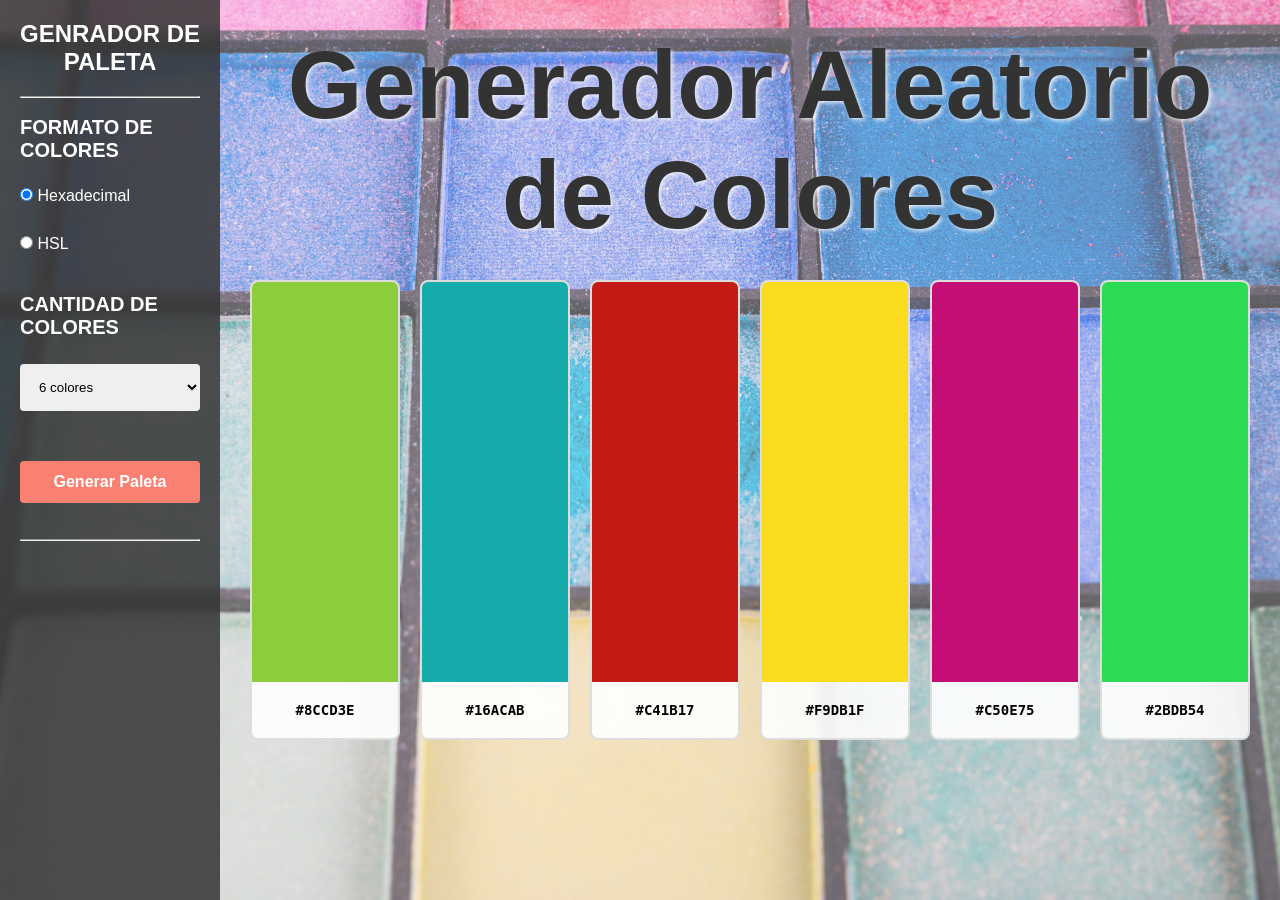
==== index.html @ 09672e4f "Refactor: se modifico  codigo en el html en nav bar" ====
<!DOCTYPE html>
<!-- La linea de arriba le dice al navegador que este archivo usa HTML moderno. -->

<!-- Abre toda la pagina HTML y avisa que el idioma principal es espanol. -->
<html lang="es">

<!-- El head guarda configuraciones de la pagina; no se ve directamente en pantalla. -->
<head>
  <!-- Permite que se vean bien letras, simbolos y caracteres especiales. -->
  <meta charset="UTF-8">

  <!-- Hace que la pagina se adapte al ancho del celular, tablet o computadora. -->
  <meta name="viewport" content="width=device-width, initial-scale=1.0">

  <!-- Es el texto que aparece en la pestana del navegador. -->
  <title>Generador de Colores</title>

  <!-- Conecta este HTML con el archivo CSS, que es el que le da colores, tamanos y diseno. -->
  <link rel="stylesheet" href="./index.css">

  <!-- Conecta este HTML con el archivo JavaScript, que le da funcionamiento a la pagina. -->
  <!-- defer hace que el JavaScript espere a que el HTML cargue antes de ejecutarse. -->
  <script src="./index.js" defer></script>

<!-- Cierra la parte de configuracion de la pagina. -->
</head>

<!-- El body contiene todo lo que el usuario ve y usa en la pagina. -->
<body>
  <!-- Este aside es una barra lateral, como un menu al costado. -->
  <aside class="navbar-lateral">
    <!-- Titulo de la barra lateral. -->
    <h2>GENRADOR DE PALETA</h2>

    <!-- Caja/seccion donde se elige el formato del color. -->
    <div class="navbar-section">
      <!-- Subtitulo de esta seccion del menu. -->
    <hr>
    <br>
      <h3>Formato de Colores</h3>

      <!-- label sirve para agrupar el texto con el circulito seleccionable. -->
      <label>
        <!-- Radio button: deja elegir una opcion entre varias. Esta empieza marcada por checked. -->
        <input type="radio" name="tipoColor" value="hex" checked> Hexadecimal
      <!-- Cierra el label de la opcion Hexadecimal. -->
      </label>

      <!-- Segundo label para la opcion HSL. -->
      <label>
        <!-- Otro radio button. Tiene el mismo name para que solo se pueda elegir una opcion a la vez. -->
        <input type="radio" name="tipoColor" value="hsl"> HSL
      <!-- Cierra el label de la opcion HSL. -->
      </label>
    <!-- Cierra la seccion de formato de colores. -->
    </div>

    <!-- Caja/seccion donde se elige cuantos colores se quieren generar. -->
    <div class="navbar-section">
      <!-- Subtitulo de esta seccion del menu. -->
      <h3>Cantidad de colores</h3>

      <!-- Lista desplegable. El id sirve para que JavaScript la encuentre despues. -->
      <select id="cantidadColores">
        <!-- Opcion para generar 6 colores. value es el dato real que lee JavaScript. -->
        <option value="6">6 colores</option>

        <!-- Opcion para generar 8 colores. -->
        <option value="8">8 colores</option>

        <!-- Opcion para generar 9 colores. -->
        <option value="9">9 colores</option>
      <!-- Cierra la lista desplegable. -->
      </select>
    <!-- Cierra la seccion de seleccion de cantidad. -->
    </div>

    <!-- Boton que el usuario toca para crear una nueva paleta de colores. -->
    <button id="generarPaletas">Generar Paleta</button> <br><br>
  <!-- Cierra la barra lateral. -->
  <br><hr><br>
  <!-- <h2 class="otrosGeneradores">Otros generadores similares</h2>

  <div class="otras-paletas">
    <ul>
      <li><a href="https://color.adobe.com/es/create/color-wheel" target="_blank" rel="noopener noreferrer""> Adobe Color</a></li>
      <li><a href="https://coolors.co/" target="_blank" rel="noopener noreferrer""> Coolors</a></li>
      <li><a href="https://paletadecolores.com.ar/" target="_blank" rel="noopener noreferrer""> Nube Colors</a></li>
      <li><a href="https://htmlcolorcodes.com/es/blog/mejor-paleta-de-colores-generadores/" target="_blank" rel="noopener noreferrer""> Color Codes</a></li>
    </ul>
  </div> -->

  </aside>

  <!-- main es el contenido principal de la pagina. -->
  <main class="contenido-principal">
    <!-- Titulo grande que se muestra arriba del contenido. -->
    <h1>Generador Aleatorio de Colores</h1>

    <!-- Aca JavaScript va a meter las tarjetas de colores generadas. -->
    <section id="paletas"></section>
  <!-- Cierra el contenido principal. -->
  </main>

  <!-- Cartelito que aparece cuando se copia un color al portapapeles. -->
  <div id="toast">Color copiado!</div>
<!-- Cierra todo lo visible de la pagina. -->
</body>

<!-- Cierra el documento HTML completo. -->
</html>
---- index.css ----
/* El asterisco selecciona todos los elementos de la pagina. */
* {
  /* Saca los margenes que el navegador pone por defecto. */
  margin: 0;

  /* Saca los rellenos internos que el navegador pone por defecto. */
  padding: 0;

  /* Hace que width y height incluyan padding y borde; asi es mas facil calcular tamanos. */
  box-sizing: border-box;
}

/* Estilos generales del cuerpo de la pagina. */
body {
  /* Tipo de letra principal; si no esta Arial, usa cualquier sans-serif parecida. */
  font-family: Arial, sans-serif;

  /* Imagen de fondo de toda la pagina. */
  background-image: url("./Img/fondo_paleta_de_colores.jpg");

  /* Hace que la imagen cubra toda la pantalla sin repetirse en mosaico. */
  background-size: cover;

  /* Centra la imagen de fondo. */
  background-position: center;

  /* Evita que la imagen se repita muchas veces. */
  background-repeat: no-repeat;

  /* Deja la imagen fija cuando se scrollea. */
  background-attachment: fixed;

  /* Pone los hijos directos del body uno al lado del otro: menu y contenido. */
  display: flex;

  /* Hace que el body mida el alto completo de la pantalla. */
  height: 100vh;
}

/* Crea una capa transparente encima del fondo para que el contenido se lea mejor. */
body::before {
  /* Necesario para que el pseudo-elemento exista, aunque no tenga texto. */
  content: "";

  /* Lo fija a la pantalla, no al scroll. */
  position: fixed;

  /* Lo pega arriba de todo. */
  top: 0;

  /* Lo pega a la izquierda. */
  left: 0;

  /* Ocupa todo el ancho de la pantalla. */
  width: 100%;

  /* Ocupa todo el alto de la pantalla. */
  height: 100%;

  /* Color clarito con transparencia para suavizar el fondo. */
  background-color: rgba(238, 233, 233, 0.4);

  /* Lo manda atras del contenido para que no tape botones ni textos. */
  z-index: -1;

  /* Hace que esta capa no bloquee clicks del usuario. */
  pointer-events: none;
}

/* Estilos de la barra lateral izquierda. */
.navbar-lateral {
  /* Ancho fijo del menu lateral. */
  width: 220px;

  /* Fondo oscuro con un poco de transparencia. */
  background: rgba(51, 51, 51, 0.85);

  /* Texto blanco dentro del menu. */
  color: white;

  /* Espacio interno para que el contenido no quede pegado al borde. */
  padding: 20px;

  /* Si el contenido del menu no entra, permite scrollear dentro del menu. */
  overflow-y: auto;

  /* Aplica un desenfoque al fondo que se ve por transparencia. */
  backdrop-filter: blur(5px);
}

/* Estilos del titulo del menu lateral. */
.navbar-lateral h2 {
  /* Espacio debajo del titulo. */
  margin-bottom: 20px;

  /* Centra el texto del titulo. */
  text-align: center;
}

/* Cada bloque de opciones dentro del menu. */
.navbar-section {
  /* Espacio debajo de cada seccion para separarlas. */
  margin-bottom: 40px;
}

/* Subtitulos de las secciones del menu. */
.navbar-section h3 {
  /* Tamano del texto del subtitulo. */
  font-size: 20px;

  /* Espacio entre el subtitulo y las opciones de abajo. */
  margin-bottom: 25px;

  /* Convierte el texto a mayusculas. */
  text-transform: uppercase;
}

/* Textos que acompanan los inputs del menu. */
.navbar-section label {
  /* Hace que cada opcion ocupe su propia linea. */
  display: block;

  /* Espacio debajo de cada opcion. */
  margin-bottom: 30px;

  /* Cambia el cursor a manito para mostrar que se puede tocar. */
  cursor: pointer;
}

/* Lista desplegable de cantidad de colores. */
.navbar-section select {
  /* Ocupa todo el ancho disponible dentro del menu. */
  width: 100%;

  /* Espacio interno para que el texto no quede apretado. */
  padding: 15px;

  /* Espacio debajo de la lista. */
  margin-bottom: 10px;

  /* Redondea un poco las esquinas. */
  border-radius: 4px;

  /* Le saca el borde por defecto. */
  border: none;
}

.otrosGeneradores{
  text-align: left;
  color: cornsilk;
}

.otras-paletas{
  color: azure;
  font-family: 'Franklin Gothic Medium', 'Arial Narrow', Arial, sans-serif;
  font-size: 20px;
  margin-bottom: 10px;
}

.otras-paletas a,
.otras-paletas a:visited {
  color: white;
}

.otras-paletas a:hover {
  color: cornsilk;
}

/* Estilos generales para los botones. */
button {
  /* El boton ocupa todo el ancho disponible. */
  width: 100%;

  /* Espacio interno para que el boton sea comodo de tocar. */
  padding: 12px;

  /* Color de fondo del boton. */
  background: salmon;

  /* Le saca el borde por defecto. */
  border: none;

  /* Color del texto del boton. */
  color: white;

  /* Texto en negrita. */
  font-weight: bold;

  /* Cursor de manito al pasar por arriba. */
  cursor: pointer;

  /* Esquinas apenas redondeadas. */
  border-radius: 4px;

  /* Tamano del texto del boton. */
  font-size: 16px;
}

/* Estilo del boton cuando el mouse pasa por arriba. */
button:hover {
  /* Cambia el color para que se note que el boton responde. */
  background: tomato;
}

/* Zona principal donde se muestran el titulo y las tarjetas. */
.contenido-principal {
  /* Ocupa todo el espacio que queda despues del menu lateral. */
  flex: 1;

  /* Espacio interno alrededor del contenido. */
  padding: 30px;

  /* Permite scrollear si las tarjetas no entran en la pantalla. */
  overflow-y: auto;
}

/* Estilos del titulo principal. */
h1 {

  /* aca le doy tamaño al texto principal que es el H1 */
  font-size: 6rem;

  /* Centra el texto. */
  text-align: center;

  /* Espacio debajo del titulo. */
  margin-bottom: 30px;

  /* Color del texto. */
  color: #333;

  /* Sombra clara para que el texto resalte sobre el fondo. */
  text-shadow: 2px 2px 4px rgba(255, 255, 255, 0.8);
}

/* Contenedor donde JavaScript mete todas las tarjetas de colores. */
#paletas {
  /* Activa una grilla para ordenar las tarjetas. */
  display: grid;

  /* Crea columnas automaticas: minimo 150px y maximo el espacio disponible. */
  grid-template-columns: repeat(auto-fit, minmax(150px, 1fr));

  /* Separacion entre tarjetas. */
  gap: 20px;
}

/* Cada tarjeta individual de color. */
.color-card {
  /* Borde gris clarito. */
  border: 2px solid #ddd;

  /* Esquinas redondeadas. */
  border-radius: 8px;

  /* Fondo blanco con un poco de transparencia. */
  background: rgba(255, 255, 255, 0.9);

  /* Centra el texto dentro de la tarjeta. */
  text-align: center;

  /* Cursor de manito para mostrar que la tarjeta se puede tocar. */
  cursor: pointer;

  /* Oculta lo que se salga de los bordes redondeados. */
  overflow: hidden;

  /* Hace suave la animacion cuando la tarjeta crece en hover. */
  transition: transform 0.2s;

  /* Desenfoca un poquito el fondo que se ve detras de la tarjeta. */
  backdrop-filter: blur(5px);
}

/* Efecto cuando el mouse pasa por arriba de una tarjeta. */
.color-card:hover {
  /* Agranda un poco la tarjeta para dar sensacion de interaccion. */
  transform: scale(1.05);
}

/* Parte de arriba de la tarjeta: el rectangulo pintado con el color. */
.color-display {
  /* Alto fijo del rectangulo de color. */
  height: 400px;
}

/* Texto de abajo de la tarjeta: el codigo del color. */
.color-value {
  /* Espacio interno alrededor del codigo. */
  padding: 20px;

  /* Fuente tipo codigo, ideal para mostrar valores como #A1B2C3. */
  font-family: monospace;

  /* Tamano del texto del codigo. */
  font-size: 14px;

  /* Codigo en negrita para que se lea mejor. */
  font-weight: bold;
}

/* Cartelito flotante que avisa que se copio un color. */
#toast {
  /* Lo deja fijo en pantalla aunque haya scroll. */
  position: fixed;

  /* Lo separa 20px desde abajo. */
  bottom: 80px;

  /* Lo separa 20px desde la derecha. */
  right: 900px;

  /* Fondo verde de aviso correcto. */
  background: #4caf50;

  /* Texto blanco. */
  color: white;

  /* Espacio interno del cartel. */
  padding: 15px 20px;

  /* Esquinas redondeadas. */
  border-radius: 5px;

  /* Empieza invisible. */
  opacity: 0;

  /* Hace suave la aparicion y desaparicion. */
  transition: opacity 0.5s;

  /* Lo pone por encima de casi todo. */
  z-index: 1000;
}

/* Cuando JavaScript le agrega la clase mostrar al toast. */
#toast.mostrar {
  /* Lo vuelve visible. */
  opacity: 1;
}
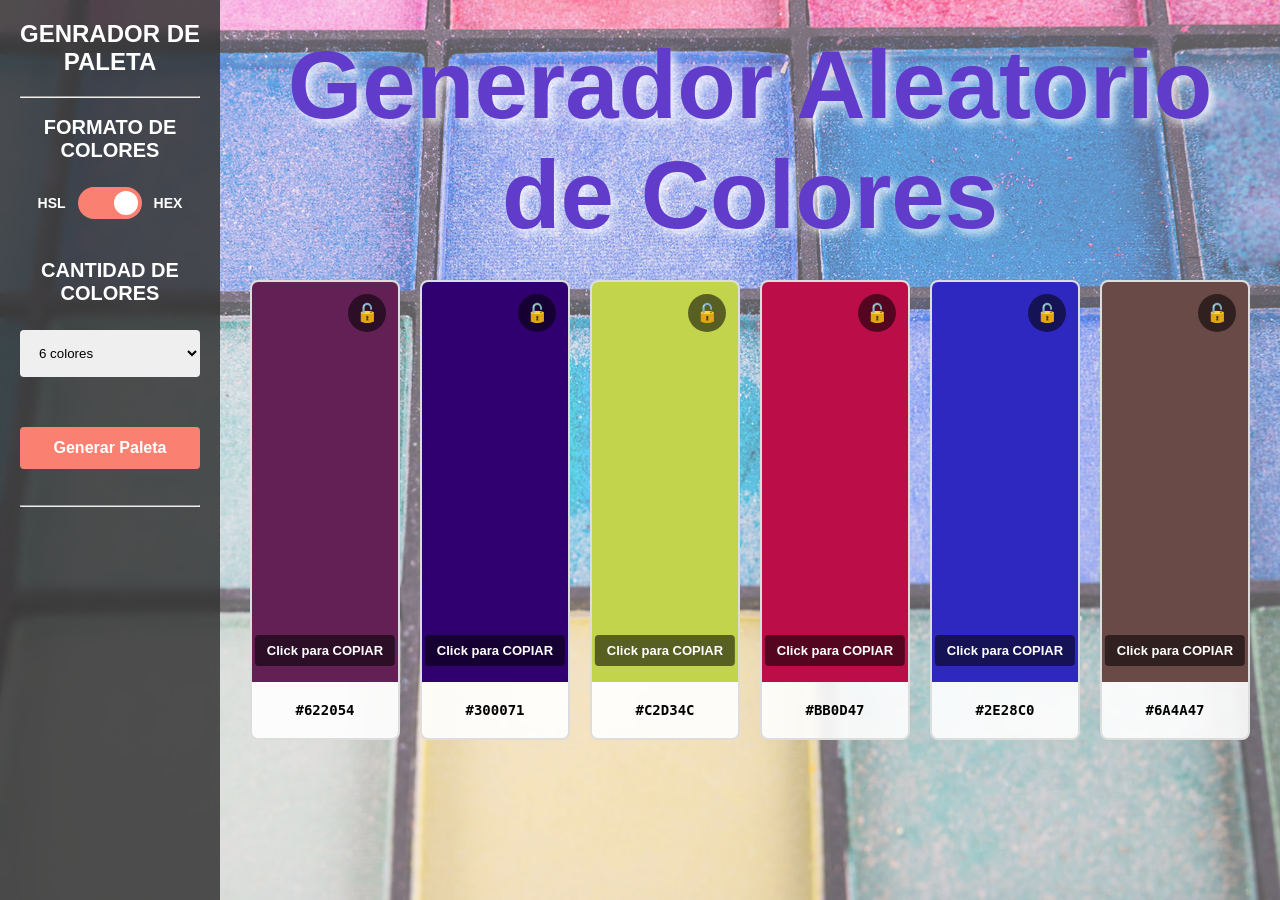
==== commit bfe2a10a: "feat: se agregó mas feedbacks" ====
--- a/index.html
+++ b/index.html
@@ -39,19 +39,23 @@
     <br>
       <h3>Formato de Colores</h3>
 
-      <!-- label sirve para agrupar el texto con el circulito seleccionable. -->
-      <label>
-        <!-- Radio button: deja elegir una opcion entre varias. Esta empieza marcada por checked. -->
-        <input type="radio" name="tipoColor" value="hex" checked> Hexadecimal
-      <!-- Cierra el label de la opcion Hexadecimal. -->
-      </label>
+      <!-- Contenedor del switch para elegir entre HSL y HEX. -->
+      <div class="formato-switch">
+        <!-- Texto del extremo izquierdo del switch. -->
+        <span class="formato-label">HSL</span>
 
-      <!-- Segundo label para la opcion HSL. -->
-      <label>
-        <!-- Otro radio button. Tiene el mismo name para que solo se pueda elegir una opcion a la vez. -->
-        <input type="radio" name="tipoColor" value="hsl"> HSL
-      <!-- Cierra el label de la opcion HSL. -->
-      </label>
+        <!-- Label que permite tocar el switch completo para cambiar de formato. -->
+        <label class="switch-color" for="tipoColorSwitch">
+          <!-- Checkbox oculto: apagado es HSL y encendido es HEX. -->
+          <input type="checkbox" id="tipoColorSwitch" checked>
+
+          <!-- Parte visual del switch deslizante. -->
+          <span class="switch-slider"></span>
+        </label>
+
+        <!-- Texto del extremo derecho del switch. -->
+        <span class="formato-label">HEX</span>
+      </div>
     <!-- Cierra la seccion de formato de colores. -->
     </div>
 
--- a/index.css
+++ b/index.css
@@ -16,7 +16,7 @@
   font-family: Arial, sans-serif;
 
   /* Imagen de fondo de toda la pagina. */
-  background-image: url("./Img/fondo_paleta_de_colores.jpg");
+  background-image: url("./Img/fondo_paleta.jpg");
 
   /* Hace que la imagen cubra toda la pantalla sin repetirse en mosaico. */
   background-size: cover;
@@ -113,6 +113,9 @@
 
   /* Convierte el texto a mayusculas. */
   text-transform: uppercase;
+
+  /* centra el texto */
+  text-align: center;
 }
 
 /* Textos que acompanan los inputs del menu. */
@@ -125,6 +128,132 @@
 
   /* Cambia el cursor a manito para mostrar que se puede tocar. */
   cursor: pointer;
+}
+
+/* Contenedor que acomoda HSL, el switch y HEX en una misma fila. */
+.formato-switch {
+  /* Pone los textos y el switch uno al lado del otro. */
+  display: flex;
+
+  /* Centra verticalmente los textos y el switch. */
+  align-items: center;
+
+  /* Deja espacio entre HSL, el switch y HEX. */
+  gap: 12px;
+
+  /* Centra todo el grupo dentro del menu lateral. */
+  justify-content: center;
+}
+
+/* Texto de los extremos del switch: HSL y HEX. */
+.formato-label {
+  /* Tamano del texto de cada formato. */
+  font-size: 14px;
+
+  /* Texto en negrita para que se lea claro. */
+  font-weight: bold;
+}
+
+/* Caja principal del switch deslizante. */
+.formato-switch .switch-color {
+  /* Ancho total del switch. */
+  width: 64px;
+
+  /* Alto total del switch. */
+  height: 32px;
+
+  /* Necesario para ubicar adentro la parte deslizante. */
+  position: relative;
+
+  /* Quita el margen que heredaba de los labels normales del menu. */
+  margin-bottom: 0;
+
+  /* Hace que el switch no ocupe toda la linea. */
+  display: inline-block;
+}
+
+/* Checkbox real del switch, queda oculto pero sigue funcionando. */
+.switch-color input {
+  /* Lo vuelve invisible. */
+  opacity: 0;
+
+  /* Le saca ancho visible. */
+  width: 0;
+
+  /* Le saca alto visible. */
+  height: 0;
+}
+
+/* Fondo visible del switch. */
+.switch-slider {
+  /* Lo posiciona dentro de la caja del switch. */
+  position: absolute;
+
+  /* Lo estira hasta arriba. */
+  top: 0;
+
+  /* Lo estira hasta la derecha. */
+  right: 0;
+
+  /* Lo estira hasta abajo. */
+  bottom: 0;
+
+  /* Lo estira hasta la izquierda. */
+  left: 0;
+
+  /* Color de fondo cuando esta en HSL. */
+  background: #6b7280;
+
+  /* Cambia el cursor a manito para indicar que se puede tocar. */
+  cursor: pointer;
+
+  /* Redondea el fondo para que parezca un switch. */
+  border-radius: 32px;
+
+  /* Hace suave el movimiento y cambio de color. */
+  transition: 0.3s;
+}
+
+/* Circulo interno que se mueve dentro del switch. */
+.switch-slider::before {
+  /* Necesario para crear el circulo. */
+  content: "";
+
+  /* Ubica el circulo dentro del switch. */
+  position: absolute;
+
+  /* Ancho del circulo. */
+  width: 24px;
+
+  /* Alto del circulo. */
+  height: 24px;
+
+  /* Lo separa un poco desde la izquierda cuando esta en HSL. */
+  left: 4px;
+
+  /* Lo centra verticalmente dentro del switch. */
+  bottom: 4px;
+
+  /* Color del circulo. */
+  background: white;
+
+  /* Redondea totalmente el circulo. */
+  border-radius: 50%;
+
+  /* Hace suave el desplazamiento del circulo. */
+  transition: 0.3s;
+}
+
+/* Cambia el color del switch cuando esta encendido en HEX. */
+.switch-color input:checked + .switch-slider {
+  /* Color de fondo para indicar que esta activo HEX. */
+  background: salmon;
+}
+
+/* Mueve el circulo hacia la derecha cuando esta seleccionado HEX. */
+.switch-color input:checked + .switch-slider::before {
+  /* Desplaza el circulo del lado izquierdo al derecho. */
+  transform: translateX(32px);
 }
 
 /* Lista desplegable de cantidad de colores. */
@@ -227,10 +356,10 @@
   margin-bottom: 30px;
 
   /* Color del texto. */
-  color: #333;
+  color: #613bc9;
 
   /* Sombra clara para que el texto resalte sobre el fondo. */
-  text-shadow: 2px 2px 4px rgba(255, 255, 255, 0.8);
+  text-shadow: 5px 5px 10px rgba(255, 255, 255, 0.8);
 }
 
 /* Contenedor donde JavaScript mete todas las tarjetas de colores. */
@@ -278,10 +407,106 @@
   transform: scale(1.05);
 }
 
+/* Estilo extra para una tarjeta que tiene el color bloqueado. */
+.color-card-bloqueada {
+  /* Resalta la tarjeta bloqueada con un borde mas marcado. */
+  border-color: salmon;
+}
+
 /* Parte de arriba de la tarjeta: el rectangulo pintado con el color. */
 .color-display {
   /* Alto fijo del rectangulo de color. */
   height: 400px;
+
+  /* Permite ubicar el mensaje dentro de este rectangulo de color. */
+  position: relative;
+}
+
+/* Boton del candado que bloquea o desbloquea un color. */
+.color-lock-button {
+  /* Ubica el boton dentro del rectangulo de color. */
+  position: absolute;
+
+  /* Lo separa desde la parte de arriba. */
+  top: 12px;
+
+  /* Lo separa desde la derecha. */
+  right: 12px;
+
+  /* Define un ancho fijo para que no herede el 100% del boton general. */
+  width: 38px;
+
+  /* Define un alto fijo para que sea cuadrado. */
+  height: 38px;
+
+  /* Quita el relleno grande del boton general. */
+  padding: 0;
+
+  /* Fondo oscuro transparente para que se vea sobre cualquier color. */
+  background: rgba(0, 0, 0, 0.55);
+
+  /* Color del dibujo del candado. */
+  color: white;
+
+  /* Centra el candado horizontal y verticalmente. */
+  display: flex;
+
+  /* Centra el candado horizontalmente. */
+  justify-content: center;
+
+  /* Centra el candado verticalmente. */
+  align-items: center;
+
+  /* Tamano del dibujo del candado. */
+  font-size: 18px;
+
+  /* Redondea el boton para que parezca un control flotante. */
+  border-radius: 50%;
+
+  /* Lo pone por encima del mensaje de copiar. */
+  z-index: 2;
+}
+
+/* Efecto cuando se pasa el mouse por arriba del candado. */
+.color-lock-button:hover {
+  /* Oscurece un poco el fondo para mostrar que el boton responde. */
+  background: rgba(0, 0, 0, 0.75);
+}
+
+/* Mensaje pequeno que aparece dentro de cada color. */
+.color-copy-message {
+  /* Ubica el mensaje dentro del rectangulo de color. */
+  position: absolute;
+
+  /* Lo deja cerca de la parte de abajo del color. */
+  bottom: 16px;
+
+  /* Lo mueve hasta el centro horizontal del color. */
+  left: 50%;
+
+  /* Corrige el centrado para que el texto quede realmente al medio. */
+  transform: translateX(-50%);
+
+  /* Fondo oscuro transparente para que se lea sobre colores claros u oscuros. */
+  background: rgba(0, 0, 0, 0.55);
+
+  /* Color blanco para el texto del mensaje. */
+  color: white;
+
+  /* Espacio interno para que el texto no quede pegado al borde del cartelito. */
+  padding: 8px 12px;
+
+  /* Redondea un poco las esquinas del cartelito. */
+  border-radius: 4px;
+
+  /* Tamano pequeno del texto. */
+  font-size: 13px;
+
+  /* Pone el texto en negrita. */
+  font-weight: bold;
+
+  /* Evita que el texto se corte en dos lineas. */
+  white-space: nowrap;
 }
 
 /* Texto de abajo de la tarjeta: el codigo del color. */
@@ -304,11 +529,11 @@
   /* Lo deja fijo en pantalla aunque haya scroll. */
   position: fixed;
 
-  /* Lo separa 20px desde abajo. */
-  bottom: 80px;
-
-  /* Lo separa 20px desde la derecha. */
-  right: 900px;
+  /* Lo separa 30px desde abajo. */
+  bottom: 30px;
+
+  /* Lo separa 30px desde la derecha para que quede visible en distintas pantallas. */
+  right: 800px;
 
   /* Fondo verde de aviso correcto. */
   background: #4caf50;
@@ -319,6 +544,12 @@
   /* Espacio interno del cartel. */
   padding: 15px 20px;
 
+  /* Limita el ancho para que los textos largos no ocupen demasiado espacio. */
+  max-width: 320px;
+
+  /* Centra el texto dentro del cartel. */
+  text-align: center;
+
   /* Esquinas redondeadas. */
   border-radius: 5px;
 
@@ -326,7 +557,7 @@
   opacity: 0;
 
   /* Hace suave la aparicion y desaparicion. */
-  transition: opacity 0.5s;
+  transition: opacity 1.5s;
 
   /* Lo pone por encima de casi todo. */
   z-index: 1000;
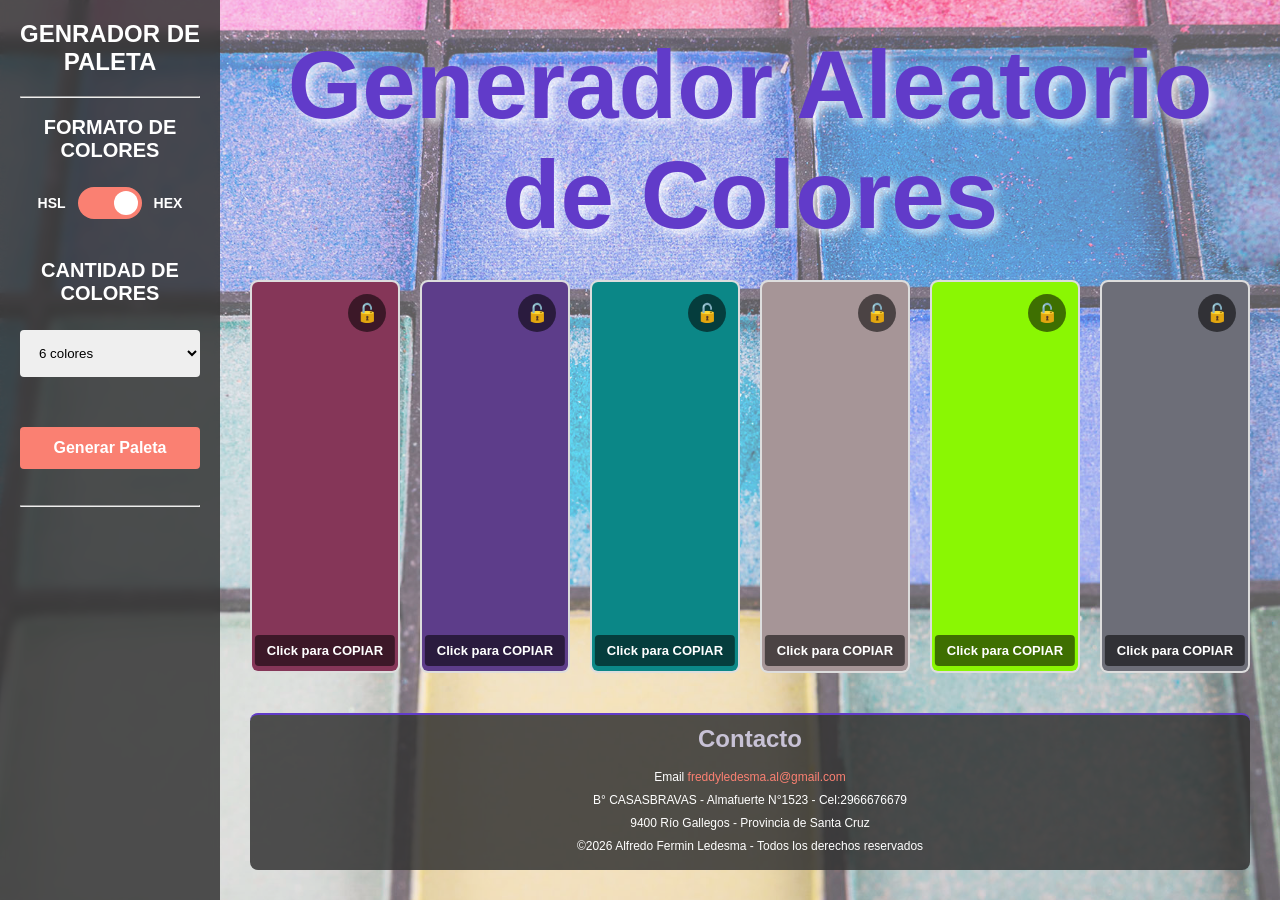
==== commit 2b67eeb4: "feat: hice un agrgado de un footer y corri de lugar el toast" ====
--- a/index.html
+++ b/index.html
@@ -103,12 +103,22 @@
 
     <!-- Aca JavaScript va a meter las tarjetas de colores generadas. -->
     <section id="paletas"></section>
+
+    <!-- Footer al final del contenido principal. -->
+    <footer id="Contacto">
+        <h3>Contacto</h3>
+        <p>Email <a href="mailto:freddyledesma.al@gmail.com">freddyledesma.al@gmail.com</a></p>
+        <p>B° CASASBRAVAS - Almafuerte N°1523  -  Cel:2966676679</p>
+        <p>9400 Río Gallegos   -   Provincia de Santa Cruz</p>
+        <p>&copy;2026 Alfredo Fermin Ledesma - Todos los derechos reservados</p>
+    </footer>
   <!-- Cierra el contenido principal. -->
   </main>
 
   <!-- Cartelito que aparece cuando se copia un color al portapapeles. -->
   <div id="toast">Color copiado!</div>
-<!-- Cierra todo lo visible de la pagina. -->
+
+  <!-- Cierra todo lo visible de la pagina. -->
 </body>
 
 <!-- Cierra el documento HTML completo. -->
--- a/index.css
+++ b/index.css
@@ -341,6 +341,12 @@
 
   /* Permite scrollear si las tarjetas no entran en la pantalla. */
   overflow-y: auto;
+
+  /* Usa flexbox para organizar el titulo, paletas y footer verticalmente. */
+  display: flex;
+
+  /* Organiza los elementos en columna (uno debajo del otro). */
+  flex-direction: column;
 }
 
 /* Estilos del titulo principal. */
@@ -360,6 +366,9 @@
 
   /* Sombra clara para que el texto resalte sobre el fondo. */
   text-shadow: 5px 5px 10px rgba(255, 255, 255, 0.8);
+
+  /* El titulo no debe encoger ni crecer. */
+  flex-shrink: 0;
 }
 
 /* Contenedor donde JavaScript mete todas las tarjetas de colores. */
@@ -372,6 +381,15 @@
 
   /* Separacion entre tarjetas. */
   gap: 20px;
+
+  /* Que ocupe el espacio disponible en la columna. */
+  flex: 1;
+
+  /* Permite scrollear si hay muchas tarjetas. */
+  overflow-y: auto;
+
+  /* Alinea el contenido desde arriba. */
+  align-content: start;
 }
 
 /* Cada tarjeta individual de color. */
@@ -530,10 +548,10 @@
   position: fixed;
 
   /* Lo separa 30px desde abajo. */
-  bottom: 30px;
+  bottom: 210px;
 
   /* Lo separa 30px desde la derecha para que quede visible en distintas pantallas. */
-  right: 800px;
+  right: 750px;
 
   /* Fondo verde de aviso correcto. */
   background: #4caf50;
@@ -568,3 +586,74 @@
   /* Lo vuelve visible. */
   opacity: 1;
 }
+
+#Contacto{
+  /* No encoge. */
+  flex-shrink: 0;
+
+  /* Espacio superior para separar del contenido. */
+  margin-top: 40px;
+
+  /* Espacio interno. */
+  padding: 10px;
+
+  /* Fondo oscuro con transparencia como el menu. */
+  background: rgba(51, 51, 51, 0.85);
+
+  /* Texto blanco. */
+  color: white;
+
+  /* Centra el contenido. */
+  text-align: center;
+
+  /* Redondea un poco las esquinas. */
+  border-radius: 8px;
+
+  /* Bordes superior para separar visualmente. */
+  border-top: 2px solid #613bc9;
+}
+
+/* Titulo del footer. */
+#Contacto h3{
+  /* Espacio debajo del titulo. */
+  margin-bottom: 15px;
+
+  /* Texto en color morado como el titulo principal. */
+  color: #c8c2d6;
+
+  /* Aumenta un poco el tamaño. */
+  font-size: 1.5rem;
+}
+
+/* Parrafos dentro del footer. */
+#Contacto p{
+  /* Espacio entre lineas. */
+  margin-bottom: 5px;
+
+  /* Tamaño pequeño del texto. */
+  font-size: 12px;
+
+  /* Altura de linea para mejor legibilidad. */
+  line-height: 1.5;
+}
+
+/* Enlaces dentro del footer. */
+#Contacto a{
+  /* Color salmon como en los botones. */
+  color: salmon;
+
+  /* Sin subrayado. */
+  text-decoration: none;
+
+  /* Transicion suave. */
+  transition: color 0.3s;
+}
+
+/* Enlaces cuando se pasa el mouse. */
+#Contacto a:hover{
+  /* Color mas oscuro. */
+  color: tomato;
+
+  /* Subrayado al pasar. */
+  text-decoration: underline;
+}
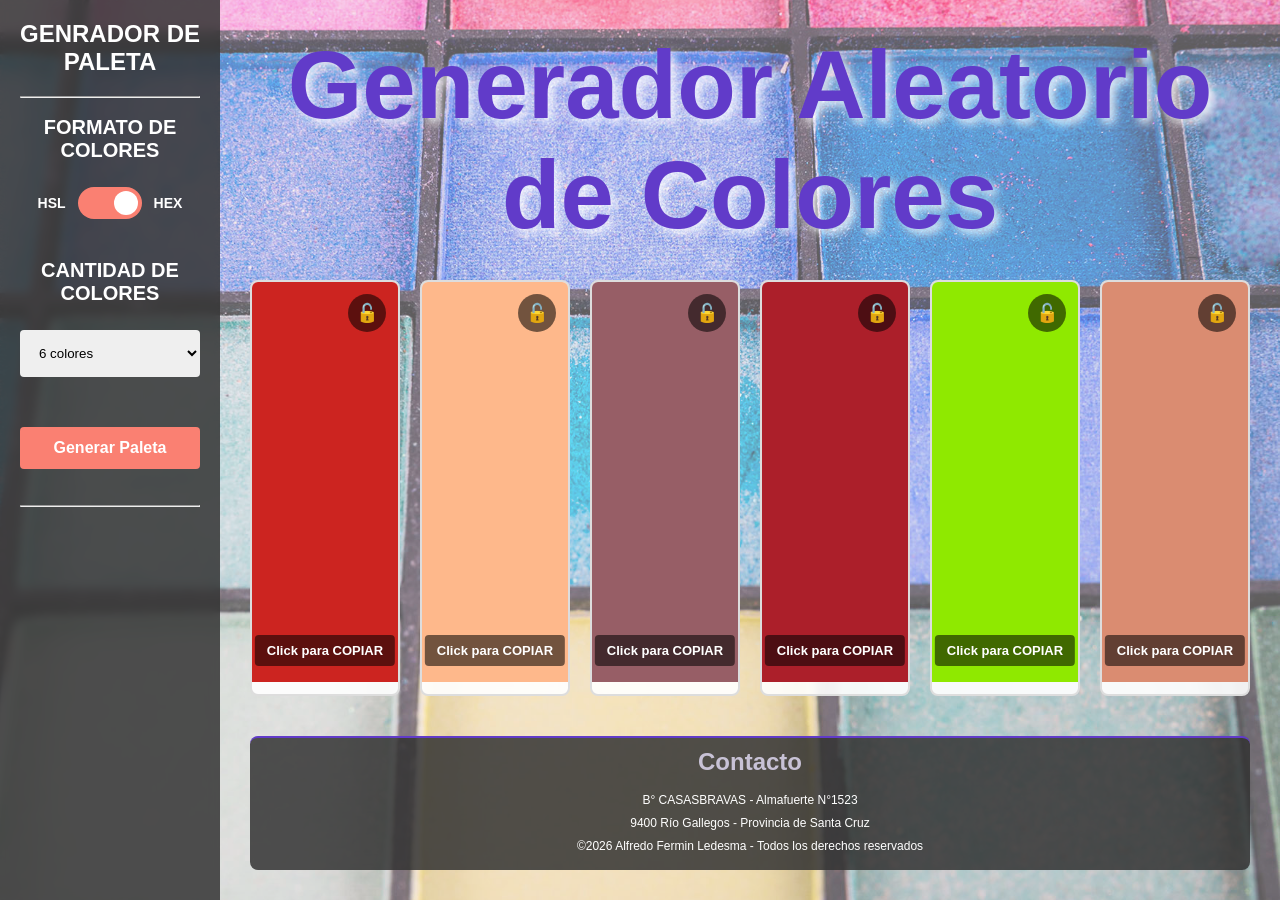
==== commit 0f7da60a: "Update contact information in footer Removed email and phone number from contact information." ====
--- a/index.html
+++ b/index.html
@@ -107,8 +107,7 @@
     <!-- Footer al final del contenido principal. -->
     <footer id="Contacto">
         <h3>Contacto</h3>
-        <p>Email <a href="mailto:freddyledesma.al@gmail.com">freddyledesma.al@gmail.com</a></p>
-        <p>B° CASASBRAVAS - Almafuerte N°1523  -  Cel:2966676679</p>
+        <p>B° CASASBRAVAS - Almafuerte N°1523</p>
         <p>9400 Río Gallegos   -   Provincia de Santa Cruz</p>
         <p>&copy;2026 Alfredo Fermin Ledesma - Todos los derechos reservados</p>
     </footer>
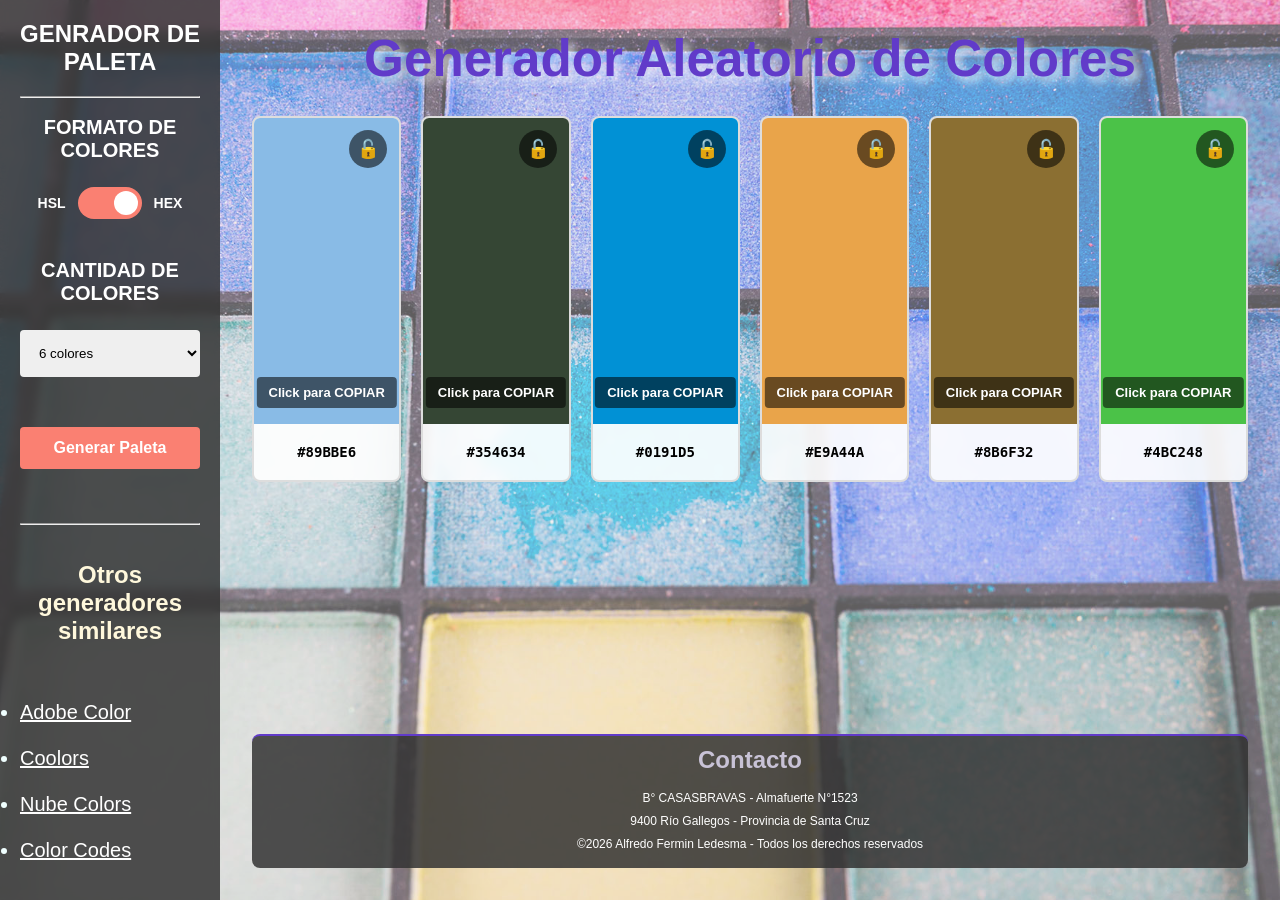
==== commit 97273a7c: "feat: se agrego unos link de otras paletas de colores" ====
--- a/index.html
+++ b/index.html
@@ -82,17 +82,17 @@
     <!-- Boton que el usuario toca para crear una nueva paleta de colores. -->
     <button id="generarPaletas">Generar Paleta</button> <br><br>
   <!-- Cierra la barra lateral. -->
-  <br><hr><br>
-  <!-- <h2 class="otrosGeneradores">Otros generadores similares</h2>
+  <br><br><hr><br><br>
+  <h2 class="otrosGeneradores">Otros generadores similares</h2><br><br>
 
   <div class="otras-paletas">
     <ul>
-      <li><a href="https://color.adobe.com/es/create/color-wheel" target="_blank" rel="noopener noreferrer""> Adobe Color</a></li>
-      <li><a href="https://coolors.co/" target="_blank" rel="noopener noreferrer""> Coolors</a></li>
-      <li><a href="https://paletadecolores.com.ar/" target="_blank" rel="noopener noreferrer""> Nube Colors</a></li>
+      <li><a href="https://color.adobe.com/es/create/color-wheel" target="_blank" rel="noopener noreferrer""> Adobe Color</a></li><br>
+      <li><a href="https://coolors.co/" target="_blank" rel="noopener noreferrer""> Coolors</a></li><br>
+      <li><a href="https://paletadecolores.com.ar/" target="_blank" rel="noopener noreferrer""> Nube Colors</a></li><br>
       <li><a href="https://htmlcolorcodes.com/es/blog/mejor-paleta-de-colores-generadores/" target="_blank" rel="noopener noreferrer""> Color Codes</a></li>
     </ul>
-  </div> -->
+  </div>
 
   </aside>
 
--- a/index.css
+++ b/index.css
@@ -33,8 +33,11 @@
   /* Pone los hijos directos del body uno al lado del otro: menu y contenido. */
   display: flex;
 
-  /* Hace que el body mida el alto completo de la pantalla. */
-  height: 100vh;
+  /* Hace que el body mida como minimo el alto completo de la pantalla. */
+  min-height: 100vh;
+
+  /* Evita scroll horizontal accidental en pantallas con zoom o TV. */
+  overflow-x: hidden;
 }
 
 /* Crea una capa transparente encima del fondo para que el contenido se lea mejor. */
@@ -69,8 +72,11 @@
 
 /* Estilos de la barra lateral izquierda. */
 .navbar-lateral {
-  /* Ancho fijo del menu lateral. */
-  width: 220px;
+  /* Ancho flexible del menu lateral para que no quede raro en pantallas enormes. */
+  width: clamp(220px, 16vw, 300px);
+
+  /* Mantiene estable el ancho del menu dentro del flex principal. */
+  flex: 0 0 clamp(220px, 16vw, 300px);
 
   /* Fondo oscuro con un poco de transparencia. */
   background: rgba(51, 51, 51, 0.85);
@@ -336,8 +342,8 @@
   /* Ocupa todo el espacio que queda despues del menu lateral. */
   flex: 1;
 
-  /* Espacio interno alrededor del contenido. */
-  padding: 30px;
+  /* Espacio interno alrededor del contenido, adaptable a cada pantalla. */
+  padding: clamp(18px, 2.5vw, 48px);
 
   /* Permite scrollear si las tarjetas no entran en la pantalla. */
   overflow-y: auto;
@@ -353,7 +359,10 @@
 h1 {
 
   /* aca le doy tamaño al texto principal que es el H1 */
-  font-size: 6rem;
+  font-size: clamp(2.4rem, 4vw, 5rem);
+
+  /* Mantiene el titulo compacto cuando ocupa mas de una linea. */
+  line-height: 1.05;
 
   /* Centra el texto. */
   text-align: center;
@@ -376,8 +385,8 @@
   /* Activa una grilla para ordenar las tarjetas. */
   display: grid;
 
-  /* Crea columnas automaticas: minimo 150px y maximo el espacio disponible. */
-  grid-template-columns: repeat(auto-fit, minmax(150px, 1fr));
+  /* Crea columnas automaticas y evita que se rompan en pantallas angostas. */
+  grid-template-columns: repeat(auto-fit, minmax(min(150px, 100%), 1fr));
 
   /* Separacion entre tarjetas. */
   gap: 20px;
@@ -433,8 +442,8 @@
 
 /* Parte de arriba de la tarjeta: el rectangulo pintado con el color. */
 .color-display {
-  /* Alto fijo del rectangulo de color. */
-  height: 400px;
+  /* Alto adaptable del rectangulo de color. */
+  height: clamp(220px, 34vh, 420px);
 
   /* Permite ubicar el mensaje dentro de este rectangulo de color. */
   position: relative;
@@ -547,11 +556,12 @@
   /* Lo deja fijo en pantalla aunque haya scroll. */
   position: fixed;
 
-  /* Lo separa 30px desde abajo. */
-  bottom: 210px;
-
-  /* Lo separa 30px desde la derecha para que quede visible en distintas pantallas. */
-  right: 750px;
+  /* Lo separa desde abajo sin depender del ancho de la pantalla. */
+  bottom: 230px;
+
+  /* Lo centra horizontalmente para que se vea bien tambien en TV. */
+  left: 55%;
+  transform: translateX(-50%);
 
   /* Fondo verde de aviso correcto. */
   background: #4caf50;
@@ -587,6 +597,43 @@
   opacity: 1;
 }
 
+/* En pantallas con espacio, reparte exactamente los 6, 8 o 9 colores en una fila. */
+@media (min-width: 1100px) {
+  #paletas[data-cantidad="6"] {
+    grid-template-columns: repeat(6, minmax(0, 1fr));
+  }
+
+  #paletas[data-cantidad="8"] {
+    grid-template-columns: repeat(8, minmax(0, 1fr));
+  }
+
+  #paletas[data-cantidad="9"] {
+    grid-template-columns: repeat(9, minmax(0, 1fr));
+  }
+}
+
+/* Ajustes para celulares o pantallas angostas. */
+@media (max-width: 800px) {
+  body {
+    flex-direction: column;
+  }
+
+  .navbar-lateral {
+    width: 100%;
+    flex-basis: auto;
+    max-height: none;
+  }
+
+  .contenido-principal {
+    overflow-y: visible;
+  }
+
+  #paletas {
+    grid-template-columns: repeat(auto-fit, minmax(min(140px, 100%), 1fr));
+    overflow-y: visible;
+  }
+}
+
 #Contacto{
   /* No encoge. */
   flex-shrink: 0;
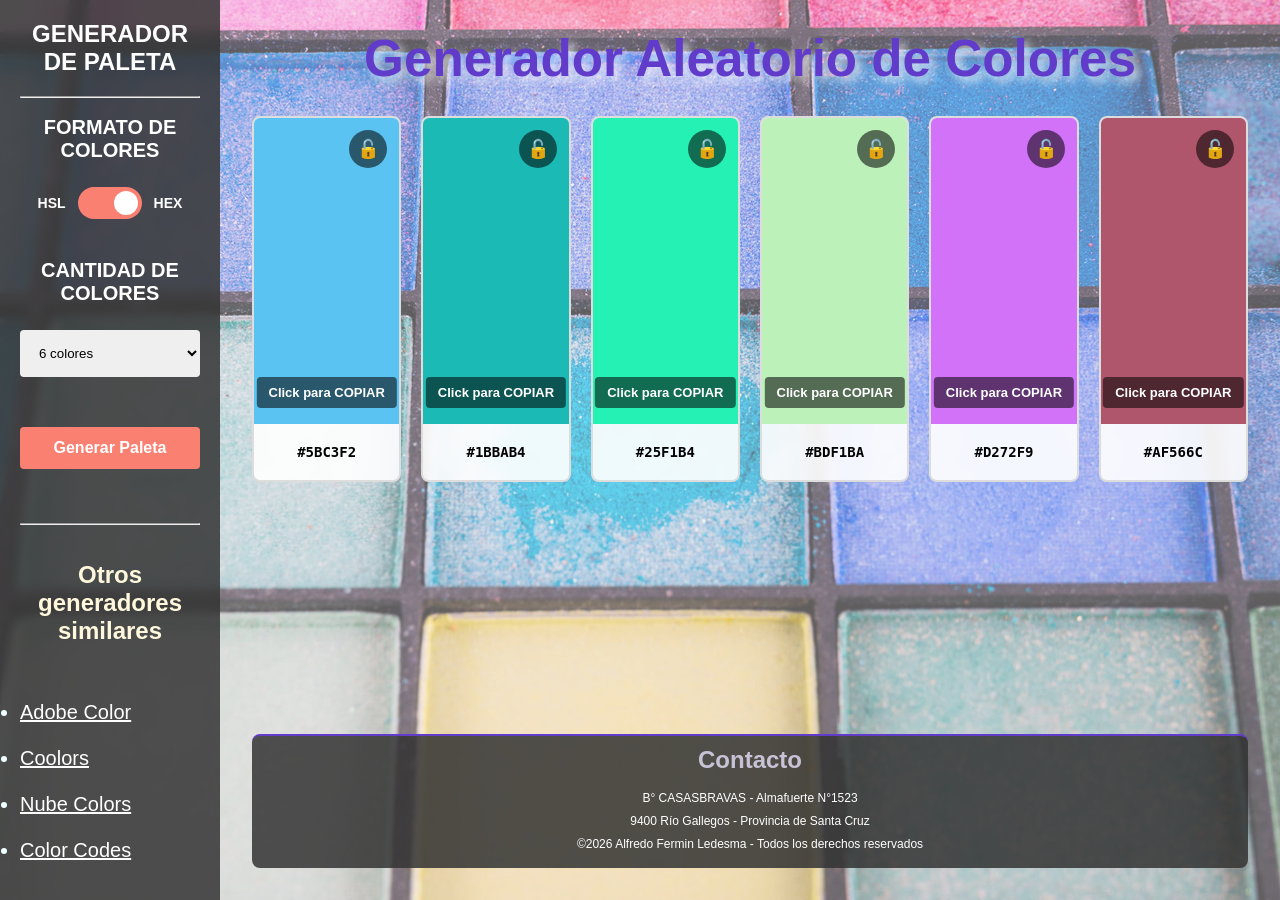
==== commit 54d903be: "corregi el titulo que tenia un error de tipeado" ====
--- a/index.html
+++ b/index.html
@@ -30,7 +30,7 @@
   <!-- Este aside es una barra lateral, como un menu al costado. -->
   <aside class="navbar-lateral">
     <!-- Titulo de la barra lateral. -->
-    <h2>GENRADOR DE PALETA</h2>
+    <h2>GENERADOR DE PALETA</h2>
 
     <!-- Caja/seccion donde se elige el formato del color. -->
     <div class="navbar-section">
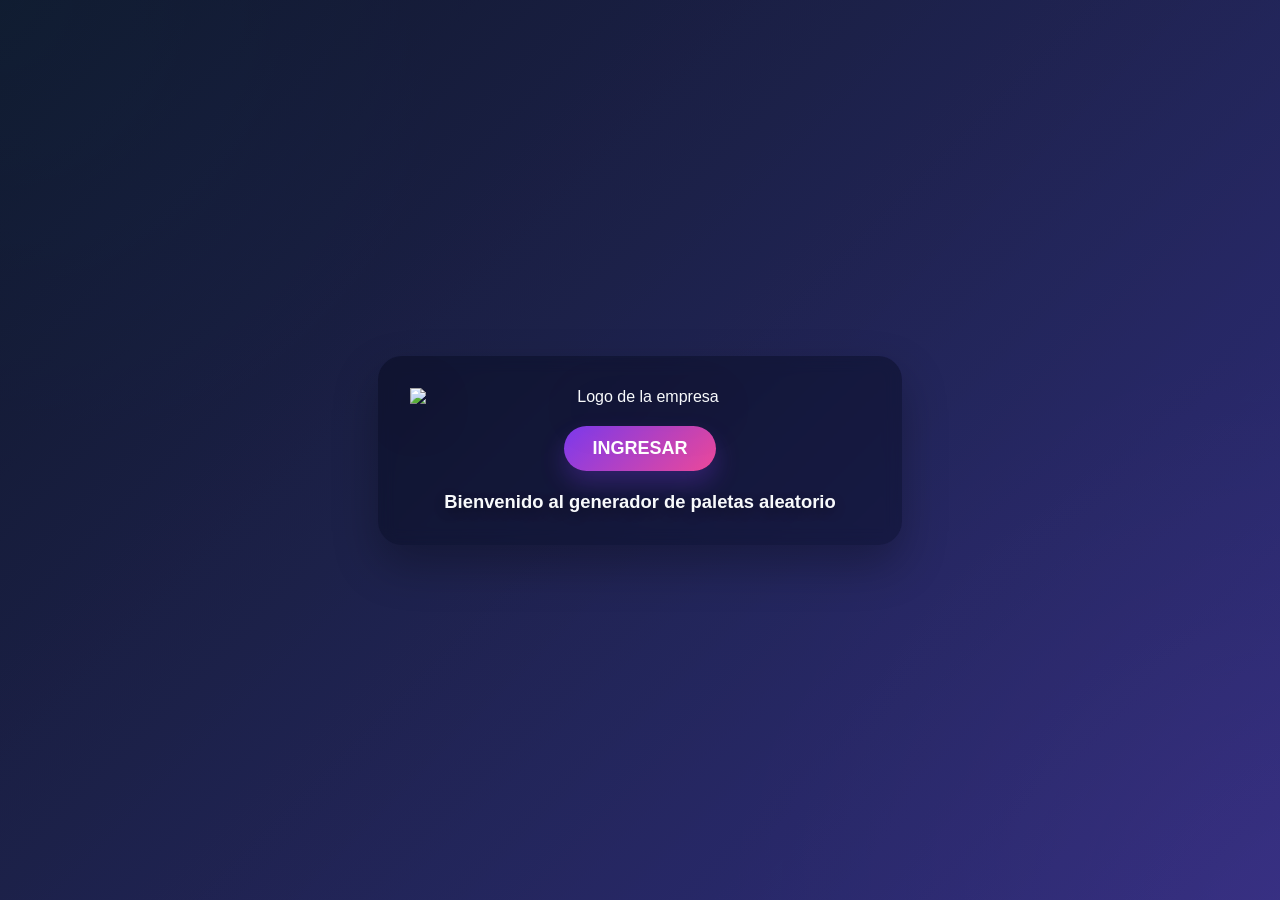
==== commit 583e0edb: "Se agrego Logo nuevo para una bienvenida" ====
--- a/index.html
+++ b/index.html
@@ -1,124 +1,86 @@
-<!DOCTYPE html>
-<!-- La linea de arriba le dice al navegador que este archivo usa HTML moderno. -->
+<!doctype html>
+<html lang="es">
+  <head>
+    <meta charset="UTF-8" />
+    <meta name="viewport" content="width=device-width, initial-scale=1.0" />
+    <title>Generador de Colores</title>
+    <link rel="stylesheet" href="index.css" />
+    <script src="index.js" defer></script>
+  </head>
 
-<!-- Abre toda la pagina HTML y avisa que el idioma principal es espanol. -->
-<html lang="es">
+  <body>
+    <section class="welcome-screen" id="welcomeScreen">
+      <div class="welcome-overlay">
+        <img class="welcome-image" src="Img/colorfly3.png" alt="Logo de la empresa"/>
+        <button id="btnIngresar" class="btn-ingresar" type="button"> INGRESAR </button>
+        <p class="welcome-text">Bienvenido al generador de paletas aleatorio</p>
+      </div>
+    </section>
 
-<!-- El head guarda configuraciones de la pagina; no se ve directamente en pantalla. -->
-<head>
-  <!-- Permite que se vean bien letras, simbolos y caracteres especiales. -->
-  <meta charset="UTF-8">
+    <div class="app-contenido" id="appContenido">
 
-  <!-- Hace que la pagina se adapte al ancho del celular, tablet o computadora. -->
-  <meta name="viewport" content="width=device-width, initial-scale=1.0">
+      <aside class="navbar-lateral">
+        <h2>GENERADOR DE PALETA</h2>
 
-  <!-- Es el texto que aparece en la pestana del navegador. -->
-  <title>Generador de Colores</title>
+        <div class="navbar-section">
+          <h3>Formato de colores</h3>
+          <div class="formato-switch">
+            <span class="formato-label">HEX</span>
+            <label class="switch-color" for="tipoColorSwitch">
+              <input type="checkbox" id="tipoColorSwitch" checked />
+              <span class="switch-slider"></span>
+            </label>
+            <span class="formato-label">HSL</span>
+          </div>
+        </div>
 
-  <!-- Conecta este HTML con el archivo CSS, que es el que le da colores, tamanos y diseno. -->
-  <link rel="stylesheet" href="./index.css">
+        <div class="navbar-section">
+          <h3>Cantidad de colores</h3>
+          <select id="cantidadColores">
+            <option value="6">6 colores</option>
+            <option value="8">8 colores</option>
+            <option value="9">9 colores</option>
+          </select>
+        </div>
 
-  <!-- Conecta este HTML con el archivo JavaScript, que le da funcionamiento a la pagina. -->
-  <!-- defer hace que el JavaScript espere a que el HTML cargue antes de ejecutarse. -->
-  <script src="./index.js" defer></script>
+        <button id="generarPaletas">Generar Paleta</button>
 
-<!-- Cierra la parte de configuracion de la pagina. -->
-</head>
+        <div class="otras-paletas">
+          <h2 class="otrosGeneradores">Otros generadores similares</h2>
+          <ul>
+            <li><a href="https://color.adobe.com/es/create/color-wheel" target="_blank" rel="noopener noreferrer" >Adobe Color</a></li>
+            <li><a href="https://coolors.co/" target="_blank" rel="noopener noreferrer">Coolors</a></li>
+            <li><a href="https://paletadecolores.com.ar/" target="_blank" rel="noopener noreferrer">Nube Colors</a></li>
+            <li><a href="https://htmlcolorcodes.com/es/blog/mejor-paleta-de-colores-generadores/"target="_blank" rel="noopener noreferrer">Color Codes</a></li>
+          </ul>
+        </div>
+      </aside>
 
-<!-- El body contiene todo lo que el usuario ve y usa en la pagina. -->
-<body>
-  <!-- Este aside es una barra lateral, como un menu al costado. -->
-  <aside class="navbar-lateral">
-    <!-- Titulo de la barra lateral. -->
-    <h2>GENERADOR DE PALETA</h2>
+      <main class="contenido-principal">
+        <h1>Generador Aleatorio de Colores</h1>
+        <p class="subtitulo">
+          Toca el candado para guardar un color y haz click en la tarjeta para
+          copiar el valor.
+        </p>
+        <section id="paletas"></section>
 
-    <!-- Caja/seccion donde se elige el formato del color. -->
-    <div class="navbar-section">
-      <!-- Subtitulo de esta seccion del menu. -->
-    <hr>
-    <br>
-      <h3>Formato de Colores</h3>
+        <footer id="Contacto">
+          <h3>Contacto</h3>
+          <p>B° Casasbravas - Almafuerte N°1523</p>
+          <p>9400 Río Gallegos - Provincia de Santa Cruz</p>
+          <p>
+            &copy;2026 FREDDY.DEV - Todos los derechos reservados
+          </p>
+          <div class="logoDev">
+            <img src="Img/logoFreddyDEV.png" alt="logo desarrollador" class="logo-pequeno">
+          </div>
 
-      <!-- Contenedor del switch para elegir entre HSL y HEX. -->
-      <div class="formato-switch">
-        <!-- Texto del extremo izquierdo del switch. -->
-        <span class="formato-label">HSL</span>
+        </footer>
 
-        <!-- Label que permite tocar el switch completo para cambiar de formato. -->
-        <label class="switch-color" for="tipoColorSwitch">
-          <!-- Checkbox oculto: apagado es HSL y encendido es HEX. -->
-          <input type="checkbox" id="tipoColorSwitch" checked>
 
-          <!-- Parte visual del switch deslizante. -->
-          <span class="switch-slider"></span>
-        </label>
+      </main>
 
-        <!-- Texto del extremo derecho del switch. -->
-        <span class="formato-label">HEX</span>
-      </div>
-    <!-- Cierra la seccion de formato de colores. -->
+      <div id="toast">Color copiado!</div>
     </div>
-
-    <!-- Caja/seccion donde se elige cuantos colores se quieren generar. -->
-    <div class="navbar-section">
-      <!-- Subtitulo de esta seccion del menu. -->
-      <h3>Cantidad de colores</h3>
-
-      <!-- Lista desplegable. El id sirve para que JavaScript la encuentre despues. -->
-      <select id="cantidadColores">
-        <!-- Opcion para generar 6 colores. value es el dato real que lee JavaScript. -->
-        <option value="6">6 colores</option>
-
-        <!-- Opcion para generar 8 colores. -->
-        <option value="8">8 colores</option>
-
-        <!-- Opcion para generar 9 colores. -->
-        <option value="9">9 colores</option>
-      <!-- Cierra la lista desplegable. -->
-      </select>
-    <!-- Cierra la seccion de seleccion de cantidad. -->
-    </div>
-
-    <!-- Boton que el usuario toca para crear una nueva paleta de colores. -->
-    <button id="generarPaletas">Generar Paleta</button> <br><br>
-  <!-- Cierra la barra lateral. -->
-  <br><br><hr><br><br>
-  <h2 class="otrosGeneradores">Otros generadores similares</h2><br><br>
-
-  <div class="otras-paletas">
-    <ul>
-      <li><a href="https://color.adobe.com/es/create/color-wheel" target="_blank" rel="noopener noreferrer""> Adobe Color</a></li><br>
-      <li><a href="https://coolors.co/" target="_blank" rel="noopener noreferrer""> Coolors</a></li><br>
-      <li><a href="https://paletadecolores.com.ar/" target="_blank" rel="noopener noreferrer""> Nube Colors</a></li><br>
-      <li><a href="https://htmlcolorcodes.com/es/blog/mejor-paleta-de-colores-generadores/" target="_blank" rel="noopener noreferrer""> Color Codes</a></li>
-    </ul>
-  </div>
-
-  </aside>
-
-  <!-- main es el contenido principal de la pagina. -->
-  <main class="contenido-principal">
-    <!-- Titulo grande que se muestra arriba del contenido. -->
-    <h1>Generador Aleatorio de Colores</h1>
-
-    <!-- Aca JavaScript va a meter las tarjetas de colores generadas. -->
-    <section id="paletas"></section>
-
-    <!-- Footer al final del contenido principal. -->
-    <footer id="Contacto">
-        <h3>Contacto</h3>
-        <p>B° CASASBRAVAS - Almafuerte N°1523</p>
-        <p>9400 Río Gallegos   -   Provincia de Santa Cruz</p>
-        <p>&copy;2026 Alfredo Fermin Ledesma - Todos los derechos reservados</p>
-    </footer>
-  <!-- Cierra el contenido principal. -->
-  </main>
-
-  <!-- Cartelito que aparece cuando se copia un color al portapapeles. -->
-  <div id="toast">Color copiado!</div>
-
-  <!-- Cierra todo lo visible de la pagina. -->
-</body>
-
-<!-- Cierra el documento HTML completo. -->
+  </body>
 </html>
--- a/index.css
+++ b/index.css
@@ -1,706 +1,500 @@
-/* El asterisco selecciona todos los elementos de la pagina. */
+/* Esto borra los espacios que pone el navegador por defecto */
 * {
-  /* Saca los margenes que el navegador pone por defecto. */
   margin: 0;
-
-  /* Saca los rellenos internos que el navegador pone por defecto. */
   padding: 0;
-
-  /* Hace que width y height incluyan padding y borde; asi es mas facil calcular tamanos. */
   box-sizing: border-box;
 }
 
-/* Estilos generales del cuerpo de la pagina. */
+/* Esto pone la fuente y el fondo general de la pagina */
 body {
-  /* Tipo de letra principal; si no esta Arial, usa cualquier sans-serif parecida. */
-  font-family: Arial, sans-serif;
-
-  /* Imagen de fondo de toda la pagina. */
-  background-image: url("./Img/fondo_paleta.jpg");
-
-  /* Hace que la imagen cubra toda la pantalla sin repetirse en mosaico. */
-  background-size: cover;
-
-  /* Centra la imagen de fondo. */
-  background-position: center;
-
-  /* Evita que la imagen se repita muchas veces. */
-  background-repeat: no-repeat;
-
-  /* Deja la imagen fija cuando se scrollea. */
-  background-attachment: fixed;
-
-  /* Pone los hijos directos del body uno al lado del otro: menu y contenido. */
-  display: flex;
-
-  /* Hace que el body mida como minimo el alto completo de la pantalla. */
+  margin: 0;
+  font-family: "Segoe UI", Arial, sans-serif;
+  background: linear-gradient(135deg, #0f172a, #1e293b, #312e81);
+  color: #f8fafc;
   min-height: 100vh;
-
-  /* Evita scroll horizontal accidental en pantallas con zoom o TV. */
   overflow-x: hidden;
-}
-
-/* Crea una capa transparente encima del fondo para que el contenido se lea mejor. */
+  position: relative;
+}
+
 body::before {
-  /* Necesario para que el pseudo-elemento exista, aunque no tenga texto. */
   content: "";
-
-  /* Lo fija a la pantalla, no al scroll. */
   position: fixed;
-
-  /* Lo pega arriba de todo. */
+  inset: 0;
+  background:
+    linear-gradient(135deg, rgba(15, 23, 42, 0.72), rgba(49, 46, 129, 0.65)),
+    url("Img/colorfly3.png") center/cover no-repeat;
+  opacity: 0.22;
+  z-index: -2;
+  pointer-events: none;
+}
+
+body::after {
+  content: "";
+  position: fixed;
+  inset: 0;
+  background:
+    radial-gradient(circle at top left, rgba(56, 189, 248, 0.18), transparent 30%),
+    radial-gradient(circle at bottom right, rgba(244, 114, 182, 0.18), transparent 35%);
+  z-index: -1;
+  pointer-events: none;
+}
+
+.app-contenido {
+  display: none;
+  min-height: 100vh;
+  width: 100%;
+}
+
+body.mostrar-app .welcome-screen {
+  display: none;
+}
+
+body.mostrar-app .app-contenido {
+  display: flex;
+}
+
+.welcome-screen {
+  min-height: 100vh;
+  width: 100%;
+  display: flex;
+  align-items: center;
+  justify-content: center;
+  padding: 24px;
+  background:
+    linear-gradient(135deg, rgba(15, 23, 42, 0.8), rgba(49, 46, 129, 0.8)),
+    url("Img/colorfly3.png") center/cover no-repeat;
+}
+
+.welcome-overlay {
+  display: flex;
+  flex-direction: column;
+  align-items: center;
+  justify-content: center;
+  gap: 20px;
+  text-align: center;
+  padding: 32px;
+  border-radius: 24px;
+  background: rgba(2, 6, 23, 0.38);
+  backdrop-filter: blur(8px);
+  box-shadow: 0 20px 45px rgba(0, 0, 0, 0.28);
+}
+
+.welcome-image {
+  width: min(70vw, 460px);
+  max-width: 100%;
+  height: auto;
+  object-fit: contain;
+  filter: drop-shadow(0 10px 24px rgba(0, 0, 0, 0.28));
+}
+
+.btn-ingresar {
+  padding: 12px 28px;
+  border: none;
+  border-radius: 999px;
+  background: linear-gradient(135deg, #7c3aed, #ec4899);
+  color: white;
+  font-size: 18px;
+  font-weight: 700;
+  cursor: pointer;
+  box-shadow: 0 12px 24px rgba(124, 58, 237, 0.28);
+  transition: transform 0.2s ease, box-shadow 0.2s ease;
+}
+
+.btn-ingresar:hover {
+  transform: translateY(-2px);
+  box-shadow: 0 16px 30px rgba(124, 58, 237, 0.35);
+}
+
+.welcome-text {
+  margin: 0;
+  font-size: 1.15rem;
+  font-weight: 600;
+  color: #f8fafc;
+  text-shadow: 0 4px 12px rgba(0, 0, 0, 0.3);
+}
+
+/* .encabezado {
+  width: 100%;
+  position: sticky;
   top: 0;
-
-  /* Lo pega a la izquierda. */
-  left: 0;
-
-  /* Ocupa todo el ancho de la pantalla. */
+  z-index: 1000;
+  display: flex;
+  justify-content: center;
+  align-items: center;
+  padding: 12px 20px;
+  background: rgba(15, 23, 42, 0.95);
+  backdrop-filter: blur(10px);
+  box-shadow: 0 8px 24px rgba(0, 0, 0, 0.18);
+} */
+
+/* .logo {
+  display: block;
+  object-fit: contain;
+} */
+
+/* Esto es la barra de la izquierda */
+.navbar-lateral {
+  width: 280px;
+  background: rgba(15, 23, 42, 0.92);
+  color: white;
+  padding: 24px 16px 20px;
+  backdrop-filter: blur(16px);
+  box-shadow: 0 18px 45px rgba(0, 0, 0, 0.25);
+  border: 1px solid rgba(255, 255, 255, 0.08);
+  display: flex;
+  flex-direction: column;
+  gap: 12px;
+}
+
+/* Esto es el titulo del menu */
+.navbar-lateral h2 {
+  text-align: center;
+  margin-bottom: 22px;
+  font-size: 24px;
+  letter-spacing: 1px;
+  color: #f8fafc;
+  text-shadow: 0 0 8px rgba(255, 255, 255, 0.15);
+}
+
+/* Esto es cada parte del menu */
+.navbar-section {
+  margin-bottom: 18px;
+  padding: 14px;
+  background: rgba(255, 255, 255, 0.08);
+  border: 1px solid rgba(255, 255, 255, 0.12);
+  border-radius: 14px;
+}
+
+/* Esto es el nombre de cada bloque del menu */
+.navbar-section h3 {
+  margin-bottom: 10px;
+  font-size: 18px;
+  text-align: center;
+}
+
+/* Esto pone el switch de HSL y HEX en una fila */
+.formato-switch {
+  display: flex;
+  align-items: center;
+  justify-content: center;
+  gap: 10px;
+}
+
+/* Esto es el texto del switch */
+.formato-label {
+  font-size: 14px;
+  font-weight: bold;
+}
+
+/* Esto es la cajita del switch */
+.switch-color {
+  position: relative;
+  display: inline-block;
+  width: 54px;
+  height: 28px;
+}
+
+/* Esto es el input del switch, pero oculto */
+.switch-color input {
+  display: none;
+}
+
+/* Esto es la parte visual del switch */
+.switch-slider {
+  position: absolute;
+  inset: 0;
+  background: linear-gradient(90deg, #60a5fa, #7c3aed);
+  border-radius: 999px;
+  transition: 0.3s ease;
+}
+
+/* Esto es la bolita del switch */
+.switch-slider::before {
+  content: "";
+  position: absolute;
+  width: 22px;
+  height: 22px;
+  left: 3px;
+  top: 3px;
+  background: white;
+  border-radius: 50%;
+  box-shadow: 0 2px 6px rgba(0, 0, 0, 0.2);
+}
+
+/* Esto cambia el color cuando el switch esta activo */
+.switch-color input:checked + .switch-slider {
+  background: linear-gradient(90deg, #f472b6, #fb923c);
+}
+
+/* Esto mueve la bolita a la derecha */
+.switch-color input:checked + .switch-slider::before {
+  transform: translateX(26px);
+}
+
+/* Esto da estilo al select y al boton principal */
+select,
+button#generarPaletas {
   width: 100%;
-
-  /* Ocupa todo el alto de la pantalla. */
-  height: 100%;
-
-  /* Color clarito con transparencia para suavizar el fondo. */
-  background-color: rgba(238, 233, 233, 0.4);
-
-  /* Lo manda atras del contenido para que no tape botones ni textos. */
-  z-index: -1;
-
-  /* Hace que esta capa no bloquee clicks del usuario. */
+  padding: 12px 14px;
+  border: none;
+  border-radius: 14px;
+  margin-bottom: 10px;
+  font-size: 15px;
+  font-weight: 700;
+}
+
+/* Esto es el boton de generar */
+button#generarPaletas {
+  background: linear-gradient(135deg, #7c3aed, #ec4899);
+  color: white;
+  cursor: pointer;
+  transition: transform 0.2s ease, box-shadow 0.2s ease, filter 0.2s ease;
+  box-shadow: 0 10px 22px rgba(124, 58, 237, 0.25);
+}
+
+/* Esto cambia el boton cuando pasa el mouse */
+button#generarPaletas:hover {
+  transform: translateY(-2px);
+  filter: brightness(1.05);
+  box-shadow: 0 14px 26px rgba(124, 58, 237, 0.35);
+}
+
+/* Esto es la parte de la derecha donde van las tarjetas */
+.contenido-principal {
+  flex: 1;
+  padding: 24px;
+  min-width: 0;
+}
+
+/* Esto es el titulo grande */
+h1 {
+  text-align: center;
+  margin-bottom: 22px;
+  color: #ffffff;
+  font-size: 34px;
+  text-shadow: 0 4px 10px rgba(0, 0, 0, 0.25);
+}
+
+/* Esto acomoda las tarjetas en una grilla */
+#paletas {
+  display: grid;
+  grid-template-columns: repeat(auto-fit, minmax(120px, 1fr));
+  gap: 15px;
+}
+
+/* Esto es cada tarjeta */
+.color-card {
+  border: 1px solid rgba(255, 255, 255, 0.18);
+  border-radius: 20px;
+  background: rgba(255, 255, 255, 0.96);
+  overflow: hidden;
+  box-shadow: 0 16px 36px rgba(0, 0, 0, 0.16);
+  transition: transform 0.25s ease, box-shadow 0.25s ease;
+}
+
+.color-card:hover {
+  transform: translateY(-5px);
+  box-shadow: 0 22px 44px rgba(0, 0, 0, 0.22);
+}
+
+.color-card-bloqueada {
+  border-color: #9d7cfd;
+  box-shadow: 0 16px 36px rgba(157, 124, 253, 0.28);
+}
+
+/* Esto es la parte donde se ve el color */
+.color-display {
+  height: 180px;
+  position: relative;
+}
+
+/* Esto es el botoncito del candado */
+.color-lock-button {
+  position: absolute;
+  top: 10px;
+  right: 10px;
+  width: 42px;
+  height: 42px;
+  border: 2px solid rgba(255, 255, 255, 0.95);
+  border-radius: 50%;
+  background: rgba(15, 23, 42, 0.95);
+  color: #f8fafc;
+  font-size: 18px;
+  display: flex;
+  align-items: center;
+  justify-content: center;
+  box-shadow: 0 8px 16px rgba(0, 0, 0, 0.25);
+  z-index: 3;
+  transition: transform 0.2s ease, background 0.2s ease;
+}
+
+.color-lock-button:hover {
+  transform: scale(1.05);
+  background: rgba(15, 23, 42, 1);
+}
+
+/* Esto es el texto de copiar */
+.color-copy-message {
+  position: absolute;
+  bottom: 12px;
+  left: 50%;
+  transform: translateX(-50%);
+  opacity: 0;
   pointer-events: none;
-}
-
-/* Estilos de la barra lateral izquierda. */
-.navbar-lateral {
-  /* Ancho flexible del menu lateral para que no quede raro en pantallas enormes. */
-  width: clamp(220px, 16vw, 300px);
-
-  /* Mantiene estable el ancho del menu dentro del flex principal. */
-  flex: 0 0 clamp(220px, 16vw, 300px);
-
-  /* Fondo oscuro con un poco de transparencia. */
-  background: rgba(51, 51, 51, 0.85);
-
-  /* Texto blanco dentro del menu. */
+  background: rgba(15, 23, 42, 0.95);
   color: white;
-
-  /* Espacio interno para que el contenido no quede pegado al borde. */
-  padding: 20px;
-
-  /* Si el contenido del menu no entra, permite scrollear dentro del menu. */
-  overflow-y: auto;
-
-  /* Aplica un desenfoque al fondo que se ve por transparencia. */
-  backdrop-filter: blur(5px);
-}
-
-/* Estilos del titulo del menu lateral. */
-.navbar-lateral h2 {
-  /* Espacio debajo del titulo. */
-  margin-bottom: 20px;
-
-  /* Centra el texto del titulo. */
+  padding: 8px 14px;
+  font-size: 12px;
+  border-radius: 999px;
+  font-weight: 700;
+  letter-spacing: 0.4px;
+  text-transform: uppercase;
+  white-space: nowrap;
+  border: 1px solid rgba(255, 255, 255, 0.15);
+  transition: opacity 0.2s ease, transform 0.2s ease;
+}
+
+.color-card:hover .color-copy-message {
+  opacity: 1;
+  transform: translateX(-50%) translateY(-2px);
+}
+
+/* Esto es el texto del color abajo */
+.color-value {
+  padding: 14px 12px 18px;
+  font-size: 14px;
   text-align: center;
-}
-
-/* Cada bloque de opciones dentro del menu. */
-.navbar-section {
-  /* Espacio debajo de cada seccion para separarlas. */
-  margin-bottom: 40px;
-}
-
-/* Subtitulos de las secciones del menu. */
-.navbar-section h3 {
-  /* Tamano del texto del subtitulo. */
-  font-size: 20px;
-
-  /* Espacio entre el subtitulo y las opciones de abajo. */
-  margin-bottom: 25px;
-
-  /* Convierte el texto a mayusculas. */
-  text-transform: uppercase;
-
-  /* centra el texto */
+  font-weight: bold;
+  color: #1f2937;
+}
+
+.color-card-bloqueada .color-lock-button {
+  background: #7c3aed;
+  border-color: rgba(255, 255, 255, 0.95);
+}
+
+/* Esto es el cartel de aviso */
+#toast {
+  position: fixed;
+  bottom: 24px;
+  left: 50%;
+  transform: translateX(-50%);
+  background: linear-gradient(135deg, #10b981, #3b82f6);
+  color: white;
+  padding: 10px 16px;
+  border-radius: 999px;
+  opacity: 0;
+  transition: opacity 0.3s ease;
+  box-shadow: 0 8px 20px rgba(0, 0, 0, 0.2);
+}
+
+/* Esto hace visible el cartel */
+#toast.mostrar {
+  opacity: 1;
+}
+
+/* Esto es el footer */
+#Contacto {
+  margin-top: 24px;
+  background: rgba(255, 255, 255, 0.08);
+  padding: 16px;
   text-align: center;
-}
-
-/* Textos que acompanan los inputs del menu. */
-.navbar-section label {
-  /* Hace que cada opcion ocupe su propia linea. */
-  display: block;
-
-  /* Espacio debajo de cada opcion. */
-  margin-bottom: 30px;
-
-  /* Cambia el cursor a manito para mostrar que se puede tocar. */
-  cursor: pointer;
-}
-
-/* Contenedor que acomoda HSL, el switch y HEX en una misma fila. */
-.formato-switch {
-  /* Pone los textos y el switch uno al lado del otro. */
-  display: flex;
-
-  /* Centra verticalmente los textos y el switch. */
+  border-radius: 14px;
+  border: 1px solid rgba(255, 255, 255, 0.12);
+  box-shadow: inset 0 1px 0 rgba(255, 255, 255, 0.08);
+}
+
+#Contacto h3 {
+  margin-bottom: 8px;
+  font-size: 18px;
+  color: #ffffff;
+}
+
+#Contacto p {
+  margin: 4px 0;
+  font-size: 13px;
+  line-height: 1.5;
+  color: #e2e8f0;
+}
+
+/* Esto da estilo a los links de otros generadores */
+.otras-paletas {
+  margin: 24px 0 16px;
+  padding: 16px 18px;
+  background: rgba(255, 255, 255, 0.08);
+  border: 1px solid rgba(255, 255, 255, 0.12);
+  border-radius: 14px;
+  box-shadow: inset 0 1px 0 rgba(255, 255, 255, 0.08);
+}
+
+.otras-paletas h2 {
+  margin: 0 0 12px;
+  font-size: 18px;
+  color: #ffffff;
+}
+
+.otras-paletas ul {
+  list-style: none;
+  padding: 0;
+  margin: 0;
+  display: flex;
+  flex-wrap: wrap;
+  gap: 10px;
+}
+
+.otras-paletas li {
+  background: rgba(255, 255, 255, 0.08);
+  border: 1px solid rgba(255, 255, 255, 0.12);
+  border-radius: 10px;
+  padding: 10px 12px;
+  transition: transform 0.2s ease, background 0.2s ease;
+}
+
+.otras-paletas li:hover {
+  transform: translateX(3px);
+  background: rgba(255, 255, 255, 0.14);
+}
+
+.otras-paletas a {
+  color: #f8fafc;
+  text-decoration: none;
+  font-weight: 600;
+  display: flex;
   align-items: center;
-
-  /* Deja espacio entre HSL, el switch y HEX. */
-  gap: 12px;
-
-  /* Centra todo el grupo dentro del menu lateral. */
-  justify-content: center;
-}
-
-/* Texto de los extremos del switch: HSL y HEX. */
-.formato-label {
-  /* Tamano del texto de cada formato. */
+  gap: 8px;
+}
+
+.otras-paletas a::before {
+  content: "🔗";
   font-size: 14px;
-
-  /* Texto en negrita para que se lea claro. */
-  font-weight: bold;
-}
-
-/* Caja principal del switch deslizante. */
-.formato-switch .switch-color {
-  /* Ancho total del switch. */
-  width: 64px;
-
-  /* Alto total del switch. */
-  height: 32px;
-
-  /* Necesario para ubicar adentro la parte deslizante. */
-  position: relative;
-
-  /* Quita el margen que heredaba de los labels normales del menu. */
-  margin-bottom: 0;
-
-  /* Hace que el switch no ocupe toda la linea. */
-  display: inline-block;
-}
-
-/* Checkbox real del switch, queda oculto pero sigue funcionando. */
-.switch-color input {
-  /* Lo vuelve invisible. */
-  opacity: 0;
-
-  /* Le saca ancho visible. */
-  width: 0;
-
-  /* Le saca alto visible. */
-  height: 0;
-}
-
-/* Fondo visible del switch. */
-.switch-slider {
-  /* Lo posiciona dentro de la caja del switch. */
-  position: absolute;
-
-  /* Lo estira hasta arriba. */
-  top: 0;
-
-  /* Lo estira hasta la derecha. */
-  right: 0;
-
-  /* Lo estira hasta abajo. */
-  bottom: 0;
-
-  /* Lo estira hasta la izquierda. */
-  left: 0;
-
-  /* Color de fondo cuando esta en HSL. */
-  background: #6b7280;
-
-  /* Cambia el cursor a manito para indicar que se puede tocar. */
-  cursor: pointer;
-
-  /* Redondea el fondo para que parezca un switch. */
-  border-radius: 32px;
-
-  /* Hace suave el movimiento y cambio de color. */
-  transition: 0.3s;
-}
-
-/* Circulo interno que se mueve dentro del switch. */
-.switch-slider::before {
-  /* Necesario para crear el circulo. */
-  content: "";
-
-  /* Ubica el circulo dentro del switch. */
-  position: absolute;
-
-  /* Ancho del circulo. */
-  width: 24px;
-
-  /* Alto del circulo. */
-  height: 24px;
-
-  /* Lo separa un poco desde la izquierda cuando esta en HSL. */
-  left: 4px;
-
-  /* Lo centra verticalmente dentro del switch. */
-  bottom: 4px;
-
-  /* Color del circulo. */
-  background: white;
-
-  /* Redondea totalmente el circulo. */
-  border-radius: 50%;
-
-  /* Hace suave el desplazamiento del circulo. */
-  transition: 0.3s;
-}
-
-/* Cambia el color del switch cuando esta encendido en HEX. */
-.switch-color input:checked + .switch-slider {
-  /* Color de fondo para indicar que esta activo HEX. */
-  background: salmon;
-}
-
-/* Mueve el circulo hacia la derecha cuando esta seleccionado HEX. */
-.switch-color input:checked + .switch-slider::before {
-  /* Desplaza el circulo del lado izquierdo al derecho. */
-  transform: translateX(32px);
-}
-
-/* Lista desplegable de cantidad de colores. */
-.navbar-section select {
-  /* Ocupa todo el ancho disponible dentro del menu. */
-  width: 100%;
-
-  /* Espacio interno para que el texto no quede apretado. */
-  padding: 15px;
-
-  /* Espacio debajo de la lista. */
-  margin-bottom: 10px;
-
-  /* Redondea un poco las esquinas. */
-  border-radius: 4px;
-
-  /* Le saca el borde por defecto. */
-  border: none;
-}
-
-.otrosGeneradores{
-  text-align: left;
-  color: cornsilk;
-}
-
-.otras-paletas{
-  color: azure;
-  font-family: 'Franklin Gothic Medium', 'Arial Narrow', Arial, sans-serif;
-  font-size: 20px;
-  margin-bottom: 10px;
-}
-
-.otras-paletas a,
-.otras-paletas a:visited {
-  color: white;
 }
 
 .otras-paletas a:hover {
-  color: cornsilk;
-}
-
-/* Estilos generales para los botones. */
-button {
-  /* El boton ocupa todo el ancho disponible. */
-  width: 100%;
-
-  /* Espacio interno para que el boton sea comodo de tocar. */
-  padding: 12px;
-
-  /* Color de fondo del boton. */
-  background: salmon;
-
-  /* Le saca el borde por defecto. */
-  border: none;
-
-  /* Color del texto del boton. */
-  color: white;
-
-  /* Texto en negrita. */
-  font-weight: bold;
-
-  /* Cursor de manito al pasar por arriba. */
-  cursor: pointer;
-
-  /* Esquinas apenas redondeadas. */
-  border-radius: 4px;
-
-  /* Tamano del texto del boton. */
-  font-size: 16px;
-}
-
-/* Estilo del boton cuando el mouse pasa por arriba. */
-button:hover {
-  /* Cambia el color para que se note que el boton responde. */
-  background: tomato;
-}
-
-/* Zona principal donde se muestran el titulo y las tarjetas. */
-.contenido-principal {
-  /* Ocupa todo el espacio que queda despues del menu lateral. */
-  flex: 1;
-
-  /* Espacio interno alrededor del contenido, adaptable a cada pantalla. */
-  padding: clamp(18px, 2.5vw, 48px);
-
-  /* Permite scrollear si las tarjetas no entran en la pantalla. */
-  overflow-y: auto;
-
-  /* Usa flexbox para organizar el titulo, paletas y footer verticalmente. */
-  display: flex;
-
-  /* Organiza los elementos en columna (uno debajo del otro). */
-  flex-direction: column;
-}
-
-/* Estilos del titulo principal. */
-h1 {
-
-  /* aca le doy tamaño al texto principal que es el H1 */
-  font-size: clamp(2.4rem, 4vw, 5rem);
-
-  /* Mantiene el titulo compacto cuando ocupa mas de una linea. */
-  line-height: 1.05;
-
-  /* Centra el texto. */
-  text-align: center;
-
-  /* Espacio debajo del titulo. */
-  margin-bottom: 30px;
-
-  /* Color del texto. */
-  color: #613bc9;
-
-  /* Sombra clara para que el texto resalte sobre el fondo. */
-  text-shadow: 5px 5px 10px rgba(255, 255, 255, 0.8);
-
-  /* El titulo no debe encoger ni crecer. */
-  flex-shrink: 0;
-}
-
-/* Contenedor donde JavaScript mete todas las tarjetas de colores. */
-#paletas {
-  /* Activa una grilla para ordenar las tarjetas. */
-  display: grid;
-
-  /* Crea columnas automaticas y evita que se rompan en pantallas angostas. */
-  grid-template-columns: repeat(auto-fit, minmax(min(150px, 100%), 1fr));
-
-  /* Separacion entre tarjetas. */
-  gap: 20px;
-
-  /* Que ocupe el espacio disponible en la columna. */
-  flex: 1;
-
-  /* Permite scrollear si hay muchas tarjetas. */
-  overflow-y: auto;
-
-  /* Alinea el contenido desde arriba. */
-  align-content: start;
-}
-
-/* Cada tarjeta individual de color. */
-.color-card {
-  /* Borde gris clarito. */
-  border: 2px solid #ddd;
-
-  /* Esquinas redondeadas. */
-  border-radius: 8px;
-
-  /* Fondo blanco con un poco de transparencia. */
-  background: rgba(255, 255, 255, 0.9);
-
-  /* Centra el texto dentro de la tarjeta. */
-  text-align: center;
-
-  /* Cursor de manito para mostrar que la tarjeta se puede tocar. */
-  cursor: pointer;
-
-  /* Oculta lo que se salga de los bordes redondeados. */
-  overflow: hidden;
-
-  /* Hace suave la animacion cuando la tarjeta crece en hover. */
-  transition: transform 0.2s;
-
-  /* Desenfoca un poquito el fondo que se ve detras de la tarjeta. */
-  backdrop-filter: blur(5px);
-}
-
-/* Efecto cuando el mouse pasa por arriba de una tarjeta. */
-.color-card:hover {
-  /* Agranda un poco la tarjeta para dar sensacion de interaccion. */
-  transform: scale(1.05);
-}
-
-/* Estilo extra para una tarjeta que tiene el color bloqueado. */
-.color-card-bloqueada {
-  /* Resalta la tarjeta bloqueada con un borde mas marcado. */
-  border-color: salmon;
-}
-
-/* Parte de arriba de la tarjeta: el rectangulo pintado con el color. */
-.color-display {
-  /* Alto adaptable del rectangulo de color. */
-  height: clamp(220px, 34vh, 420px);
-
-  /* Permite ubicar el mensaje dentro de este rectangulo de color. */
-  position: relative;
-}
-
-/* Boton del candado que bloquea o desbloquea un color. */
-.color-lock-button {
-  /* Ubica el boton dentro del rectangulo de color. */
-  position: absolute;
-
-  /* Lo separa desde la parte de arriba. */
-  top: 12px;
-
-  /* Lo separa desde la derecha. */
-  right: 12px;
-
-  /* Define un ancho fijo para que no herede el 100% del boton general. */
-  width: 38px;
-
-  /* Define un alto fijo para que sea cuadrado. */
-  height: 38px;
-
-  /* Quita el relleno grande del boton general. */
-  padding: 0;
-
-  /* Fondo oscuro transparente para que se vea sobre cualquier color. */
-  background: rgba(0, 0, 0, 0.55);
-
-  /* Color del dibujo del candado. */
-  color: white;
-
-  /* Centra el candado horizontal y verticalmente. */
-  display: flex;
-
-  /* Centra el candado horizontalmente. */
-  justify-content: center;
-
-  /* Centra el candado verticalmente. */
-  align-items: center;
-
-  /* Tamano del dibujo del candado. */
-  font-size: 18px;
-
-  /* Redondea el boton para que parezca un control flotante. */
-  border-radius: 50%;
-
-  /* Lo pone por encima del mensaje de copiar. */
-  z-index: 2;
-}
-
-/* Efecto cuando se pasa el mouse por arriba del candado. */
-.color-lock-button:hover {
-  /* Oscurece un poco el fondo para mostrar que el boton responde. */
-  background: rgba(0, 0, 0, 0.75);
-}
-
-/* Mensaje pequeno que aparece dentro de cada color. */
-.color-copy-message {
-  /* Ubica el mensaje dentro del rectangulo de color. */
-  position: absolute;
-
-  /* Lo deja cerca de la parte de abajo del color. */
-  bottom: 16px;
-
-  /* Lo mueve hasta el centro horizontal del color. */
-  left: 50%;
-
-  /* Corrige el centrado para que el texto quede realmente al medio. */
-  transform: translateX(-50%);
-
-  /* Fondo oscuro transparente para que se lea sobre colores claros u oscuros. */
-  background: rgba(0, 0, 0, 0.55);
-
-  /* Color blanco para el texto del mensaje. */
-  color: white;
-
-  /* Espacio interno para que el texto no quede pegado al borde del cartelito. */
-  padding: 8px 12px;
-
-  /* Redondea un poco las esquinas del cartelito. */
-  border-radius: 4px;
-
-  /* Tamano pequeno del texto. */
-  font-size: 13px;
-
-  /* Pone el texto en negrita. */
-  font-weight: bold;
-
-  /* Evita que el texto se corte en dos lineas. */
-  white-space: nowrap;
-}
-
-/* Texto de abajo de la tarjeta: el codigo del color. */
-.color-value {
-  /* Espacio interno alrededor del codigo. */
-  padding: 20px;
-
-  /* Fuente tipo codigo, ideal para mostrar valores como #A1B2C3. */
-  font-family: monospace;
-
-  /* Tamano del texto del codigo. */
-  font-size: 14px;
-
-  /* Codigo en negrita para que se lea mejor. */
-  font-weight: bold;
-}
-
-/* Cartelito flotante que avisa que se copio un color. */
-#toast {
-  /* Lo deja fijo en pantalla aunque haya scroll. */
-  position: fixed;
-
-  /* Lo separa desde abajo sin depender del ancho de la pantalla. */
-  bottom: 230px;
-
-  /* Lo centra horizontalmente para que se vea bien tambien en TV. */
-  left: 55%;
-  transform: translateX(-50%);
-
-  /* Fondo verde de aviso correcto. */
-  background: #4caf50;
-
-  /* Texto blanco. */
-  color: white;
-
-  /* Espacio interno del cartel. */
-  padding: 15px 20px;
-
-  /* Limita el ancho para que los textos largos no ocupen demasiado espacio. */
-  max-width: 320px;
-
-  /* Centra el texto dentro del cartel. */
-  text-align: center;
-
-  /* Esquinas redondeadas. */
-  border-radius: 5px;
-
-  /* Empieza invisible. */
-  opacity: 0;
-
-  /* Hace suave la aparicion y desaparicion. */
-  transition: opacity 1.5s;
-
-  /* Lo pone por encima de casi todo. */
-  z-index: 1000;
-}
-
-/* Cuando JavaScript le agrega la clase mostrar al toast. */
-#toast.mostrar {
-  /* Lo vuelve visible. */
-  opacity: 1;
-}
-
-/* En pantallas con espacio, reparte exactamente los 6, 8 o 9 colores en una fila. */
-@media (min-width: 1100px) {
-  #paletas[data-cantidad="6"] {
-    grid-template-columns: repeat(6, minmax(0, 1fr));
-  }
-
-  #paletas[data-cantidad="8"] {
-    grid-template-columns: repeat(8, minmax(0, 1fr));
-  }
-
-  #paletas[data-cantidad="9"] {
-    grid-template-columns: repeat(9, minmax(0, 1fr));
-  }
-}
-
-/* Ajustes para celulares o pantallas angostas. */
+  color: #3d7594;
+}
+
+/* Esto hace que todo se vea bien en celular */
 @media (max-width: 800px) {
-  body {
+  .app-contenido {
+    display: flex;
     flex-direction: column;
   }
 
   .navbar-lateral {
     width: 100%;
-    flex-basis: auto;
-    max-height: none;
   }
-
-  .contenido-principal {
-    overflow-y: visible;
-  }
-
-  #paletas {
-    grid-template-columns: repeat(auto-fit, minmax(min(140px, 100%), 1fr));
-    overflow-y: visible;
-  }
-}
-
-#Contacto{
-  /* No encoge. */
-  flex-shrink: 0;
-
-  /* Espacio superior para separar del contenido. */
-  margin-top: 40px;
-
-  /* Espacio interno. */
-  padding: 10px;
-
-  /* Fondo oscuro con transparencia como el menu. */
-  background: rgba(51, 51, 51, 0.85);
-
-  /* Texto blanco. */
-  color: white;
-
-  /* Centra el contenido. */
-  text-align: center;
-
-  /* Redondea un poco las esquinas. */
-  border-radius: 8px;
-
-  /* Bordes superior para separar visualmente. */
-  border-top: 2px solid #613bc9;
-}
-
-/* Titulo del footer. */
-#Contacto h3{
-  /* Espacio debajo del titulo. */
-  margin-bottom: 15px;
-
-  /* Texto en color morado como el titulo principal. */
-  color: #c8c2d6;
-
-  /* Aumenta un poco el tamaño. */
-  font-size: 1.5rem;
-}
-
-/* Parrafos dentro del footer. */
-#Contacto p{
-  /* Espacio entre lineas. */
-  margin-bottom: 5px;
-
-  /* Tamaño pequeño del texto. */
-  font-size: 12px;
-
-  /* Altura de linea para mejor legibilidad. */
-  line-height: 1.5;
-}
-
-/* Enlaces dentro del footer. */
-#Contacto a{
-  /* Color salmon como en los botones. */
-  color: salmon;
-
-  /* Sin subrayado. */
-  text-decoration: none;
-
-  /* Transicion suave. */
-  transition: color 0.3s;
-}
-
-/* Enlaces cuando se pasa el mouse. */
-#Contacto a:hover{
-  /* Color mas oscuro. */
-  color: tomato;
-
-  /* Subrayado al pasar. */
-  text-decoration: underline;
-}
+}
+
+.subtitulo{
+  font-size: 1rem;
+  color: #60a5fa;
+  padding-bottom: 1rem;
+}
+
+.logoDev img,
+.logo-pequeno {
+  width: 80px;
+  max-width: 100%;
+  height: auto;
+  display: flex;
+}
